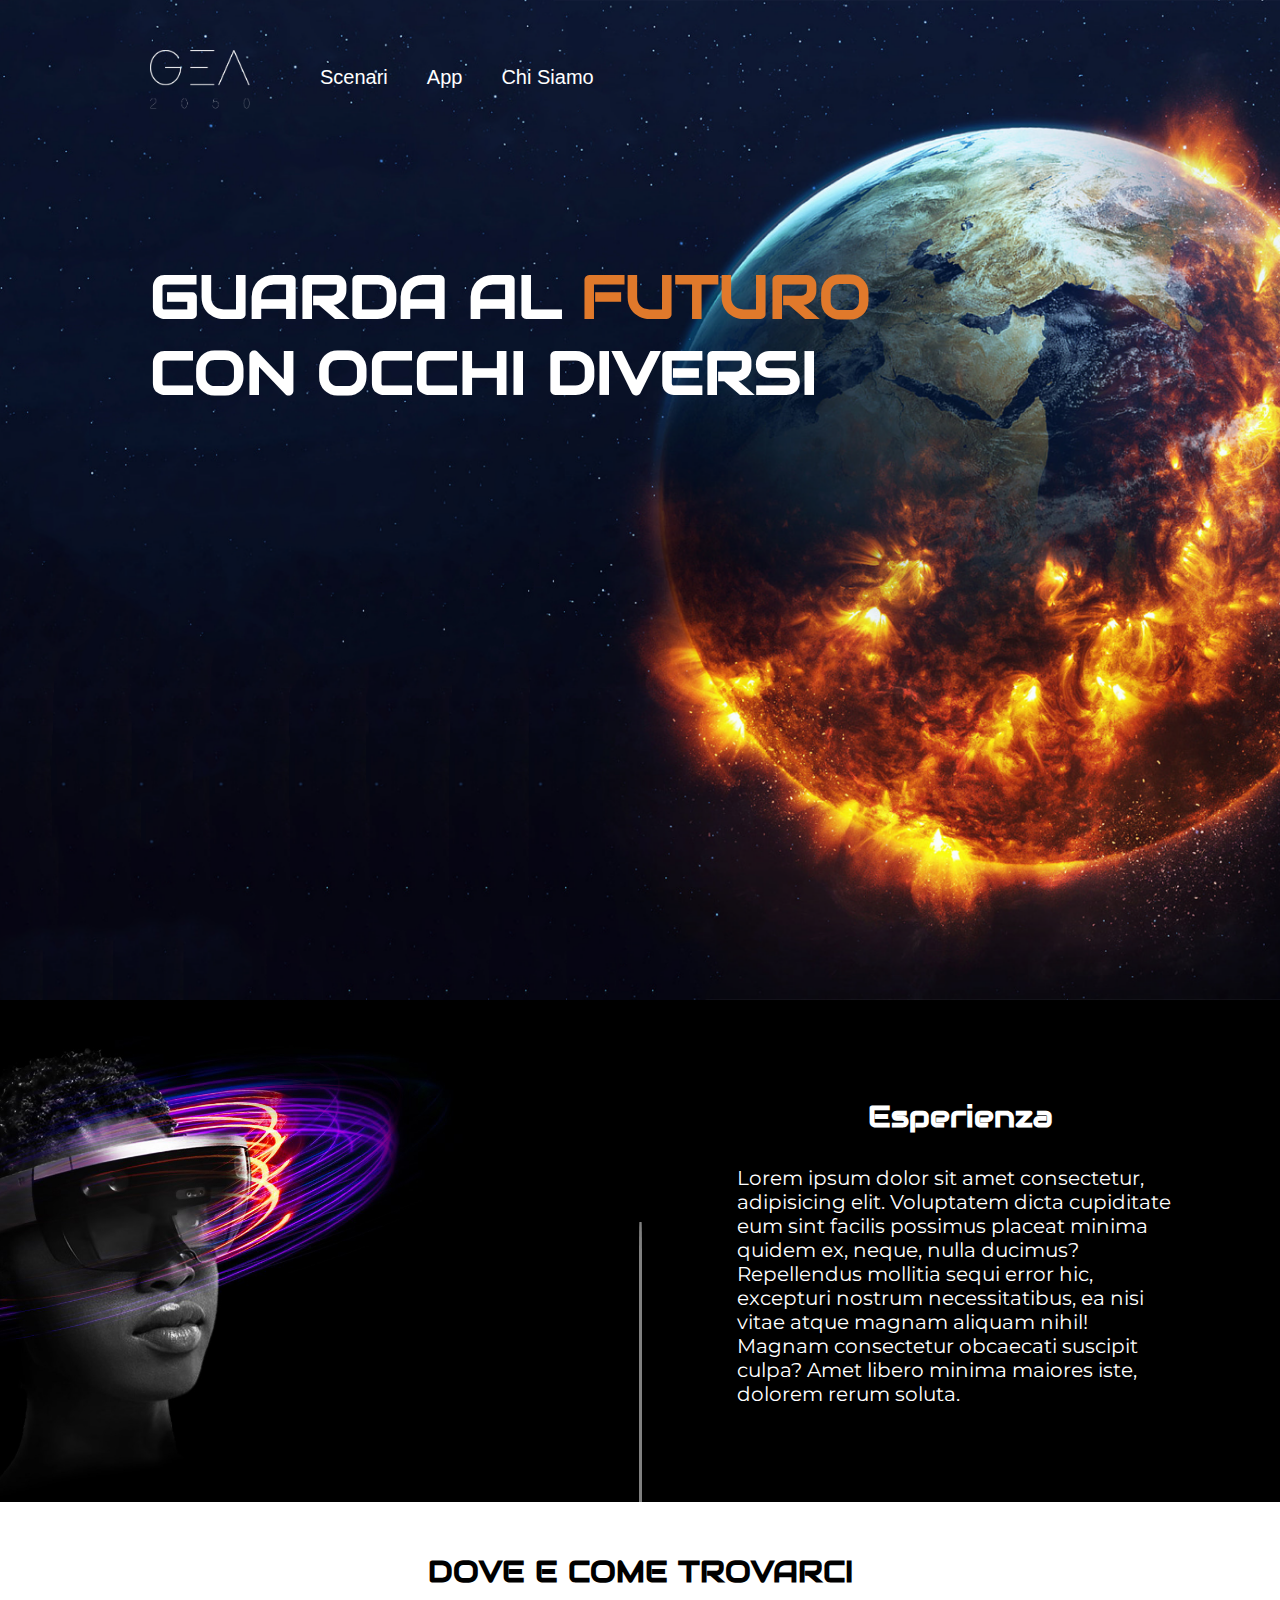
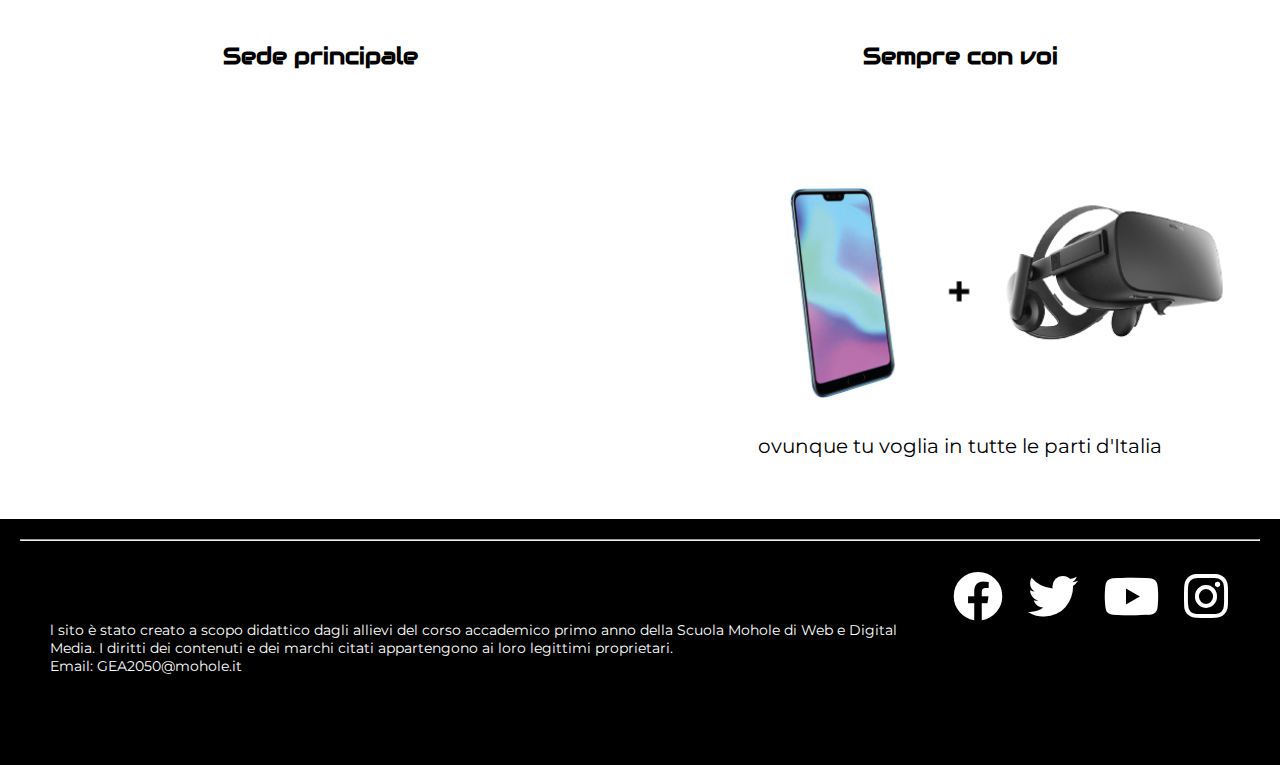
==== index.html @ bf1ea923 "Pagina Scenari sistemata" ====
<!DOCTYPE html>
<html lang="it">
<head>
    <meta charset="UTF-8">
    <meta name="viewport" content="width=device-width, initial-scale=1.0">
    <meta http-equiv="X-UA-Compatible" content="ie=edge">
    <link href="https://fonts.googleapis.com/css?family=Audiowide|Montserrat:100,300,400,600&display=swap" rel="stylesheet">
    <link rel="stylesheet" href="Fontawesome/css/all.min.css">
    <title>GEA 2050</title>
    <link rel="stylesheet" href="style.css">
</head>
<body>
    <header id="home"> 
        <div class="navbar">   
            <img>
            <a href="index.html"><img class="logo" src="img/logo.png" alt="GEA2050" width="220" height="auto"> </a>
                <nav>
                    <ul>
                        <li><a href="scenari.html">Scenari</a></li>
                        <li><a href="app.html">App</a></li>
                        <li><a href="chi_siamo.html"> Chi siamo</a></li>
                    </ul>
                </nav>
        </div> 
        <div class="testi-header">    
            <h1> GUARDA AL <span style="color:#E0792B;">FUTURO</span> <br> CON OCCHI DIVERSI</h1>
        </div>   
    </header>
    <main class="black">
        <article>
            <img src="img/prima_fascia.jpg" height=800px>
        </article>
            <div class="linea_vert"></div>
        <article>
            <h2>Esperienza</h2>
            <p>Lorem ipsum dolor sit amet consectetur, adipisicing elit. Voluptatem dicta cupiditate eum sint facilis possimus placeat minima quidem ex, neque, nulla ducimus? Repellendus mollitia sequi error hic, excepturi nostrum necessitatibus, ea nisi vitae atque magnam aliquam nihil! Magnam consectetur obcaecati suscipit culpa? Amet libero minima maiores iste, dolorem rerum soluta.</p>
        </article>
    </main>
    <!-- class ="white" -->
    <section class="white"> 
        <h2 class="title"> DOVE E COME TROVARCI</h2>
        <h3 class="subtitle">Sede principale</h3>
        <h3 class="subtitle">Sempre con voi</h3>
            <article>
                <iframe src="https://www.google.com/maps/embed?pb=!1m18!1m12!1m3!1d2797.287710149726!2d9.241597315820082!3d45.48415074013268!2m3!1f0!2f0!3f0!3m2!1i1024!2i768!4f13.1!3m3!1m2!1s0x4786c6f9bf2f806b%3A0xd91482b95a61f0c8!2sMohole!5e0!3m2!1sit!2sit!4v1574948929426!5m2!1sit!2sit" width="550" height="350" frameborder="0" style="border:0;" allowfullscreen=""></iframe>
                <br>
                <br>
            </article>
            <article>
                <img src="img/occhiali_telefono.png" width="600" height="222">
                <p>ovunque tu voglia in tutte le parti d'Italia</p>
            </article>
    </section> 
    <div class="wide">
        <hr>
        <footer>
            <div>
                <h3>Mohole</h3>
                <p>l sito è stato creato a scopo didattico dagli allievi del corso accademico primo anno della Scuola Mohole di Web e Digital Media. I diritti dei contenuti e dei marchi citati appartengono ai loro legittimi proprietari.<br>
                Email: <a href="#">GEA2050@mohole.it</a></p>
            </div>
            <div>
                <div class="menu_social">
                    <a href="#" title="facebook" target="_blank">
                        <span class="fab fa-facebook"></span>
                    </a>
                    <a href="#" title="twitter" target="_blank">
                        <span class="fab fa-twitter"></span>
                    </a>
                    <a href="#" title="youtube" target="_blank">
                            <span class="fab fa-youtube"></span>
                    </a>
                    <a href="#" title="instagram" target="_blank">
                        <span class="fab fa-instagram"></span>
                </a>
                </div>
            </div>
        </footer>           
    </div>
</body>
</html>
---- style.css ----
*{
    margin: 0px;
    padding: 0px;
}
/* grandezza delle immagini nel main adattabili a tutte le dimensioni */
main article img{
    width: 85%;
    height: auto;
    align-self: flex-start;
}

body{
    font-size: 20px;
    font-family: 'Montserrat', sans-serif;
}

h1,
h2,
h3
{
    font-family:'Audiowide', sans-serif;
}

/* sfondo*/
header{
    width: 100%;
    height: 1000px;
}

#home h1 {
    font-size: 60px;
    padding-top: 30px;
}

.white {
    font-size: 20px;
    display: flex;
    flex-wrap: wrap;
}

/* distanza dai bordi */
header img{
    padding: 50px;
}

/* menù di navigazione */
nav li{
    display: inline-block; 
    list-style: none; 
    font-size: 20px;
    text-transform: capitalize;
    margin-left: 20px;
    padding: 65px 0 0 0;
}

nav a{
    color: #fff;
    text-decoration: none;
    font-family: 'Montserrat Light', sans-serif;
}

nav a:hover{
   color:#E0792B;
}

.testi-header {
    display: flex;
    flex-direction: column;
    margin-left: 150px;
    color: #fff;
}

.logo{
    width: 100px;
    height: auto; 
}

/* div contenente logo e menù */
.navbar{
    display: flex;
    flex-direction: row;
    color: #fff;
    font-size: 72px;
    align-content: center;
}

/* seconda fascia */
main{
    display: flex;
    /* AGGIUNGERE padding: 50px 0px; CON MEDIAQUERY */
    
}

/* divide in due articoli la fascia */
article {
    width: 50%;
    height: auto;
    display: flex;
    flex-direction: column;
    justify-content: center;
    align-items: center;
}

.linea_vert {
    width: 3px;
    height: 280px;
    background-color: #fff;
    opacity: .5;
    align-self: flex-end;
    border-top-left-radius: 14%;
    border-top-right-radius: 14%;
}

.linea_oriz {
    width: 150px;
    height: 1px;
    background-color: #fff;
    margin: 25px 0px 35px 0px;
}

article h3 {
    align-self: center;
}


/* id da utilizzare per ogni fascia nera all'interno del sito */
.black{
    background-color: #000;
    color: white; 
}

article p {
    width: 70%;
    padding-top: 30px;
    font-size: 20px;
}

h2{
    font-size: 30px;
}

/* div per il titolo fuori da section */
.title {
    text-align: center;
    padding: 50px;
    width: 100%;
}

.subtitle {
    text-align: center;
    width: 50%;
}

/* sottotitoli terza fascia */
section h3{
    text-align: center;
    padding-bottom: 50px;
}

section p{
    text-align: center;
}

/* colore nero al footer */
.wide{
    background-color: #000;
    padding: 20px;
}

/* testo nel footer */
footer p{
    color: #fff;
    padding: 10px;
    font-size: 14px;
}

footer {
    display: flex;
    padding: 30px 20px 60px;
}

.menu_social {
    display: flex;
    width: 300px;
    justify-content: space-around;
    color: #fff;
}

.menu_social span {
    font-size: 50px;
}

footer h3 {
    margin-bottom: 10px;
}

footer a {
    color: #fff;
    text-decoration: none;
}

footer a:hover {
    color: #E0792B;
}


/* §§§§§§  QUI INIZIA IL CSS DELLA HOME -HOME- §§§§§§§ */
#home{
    background: url(img/home.png) no-repeat center center;
    background-size: cover;
}

#home .testi-header {
    padding-top: 50px;
}

/* §§§§§§  QUI INIZIA IL CSS -SCENARI- §§§§§§§ */


#scenari {
    background: url(img/esperienza.png) no-repeat center center;
    background-size: cover;
}

.scheda_selezionata {
    border-bottom: #fff solid 1px;
    padding-bottom: 5px;
}

#scenari header p {
    color: #fff;
    width: 50%;
}

#scenari h1{
    color:white;
    font-size: 50px; 
}

#scenari .main img{
    width: 550px;
    height: auto;
    align-self: unset;
}

#scenari article {
    height: 600px;
}

.black .linea_oriz {
    width: 150px;
    height: 1px;
    background-color: #fff;
    margin: 25px 0px 35px 0px;
    align-self: flex-end;
}

#scenari .black article p {
    text-align: right;
}

#scenari .black .contenitore-interno {
    width: 67%;
    height: auto;
    display: flex;
    flex-direction: column;
    text-align: right;
}

#scenari .white .contenitore-interno {
    width: 67%;
    height: auto;
    display: flex;
    flex-direction: column;
    text-align: left;
}

#scenari .white article p {
    text-align: left;
    padding-top: 10px;
}

#scenari .contenitore-interno p {
    width: 100%;
}

#scenari .main .white {
    background-color: white;
}

#scenari .white .linea_oriz {
    width: 150px;
    height: 1px;
    background-color: #000;
    margin: 25px 0px 35px 0px;
    align-self: flex-start;
}
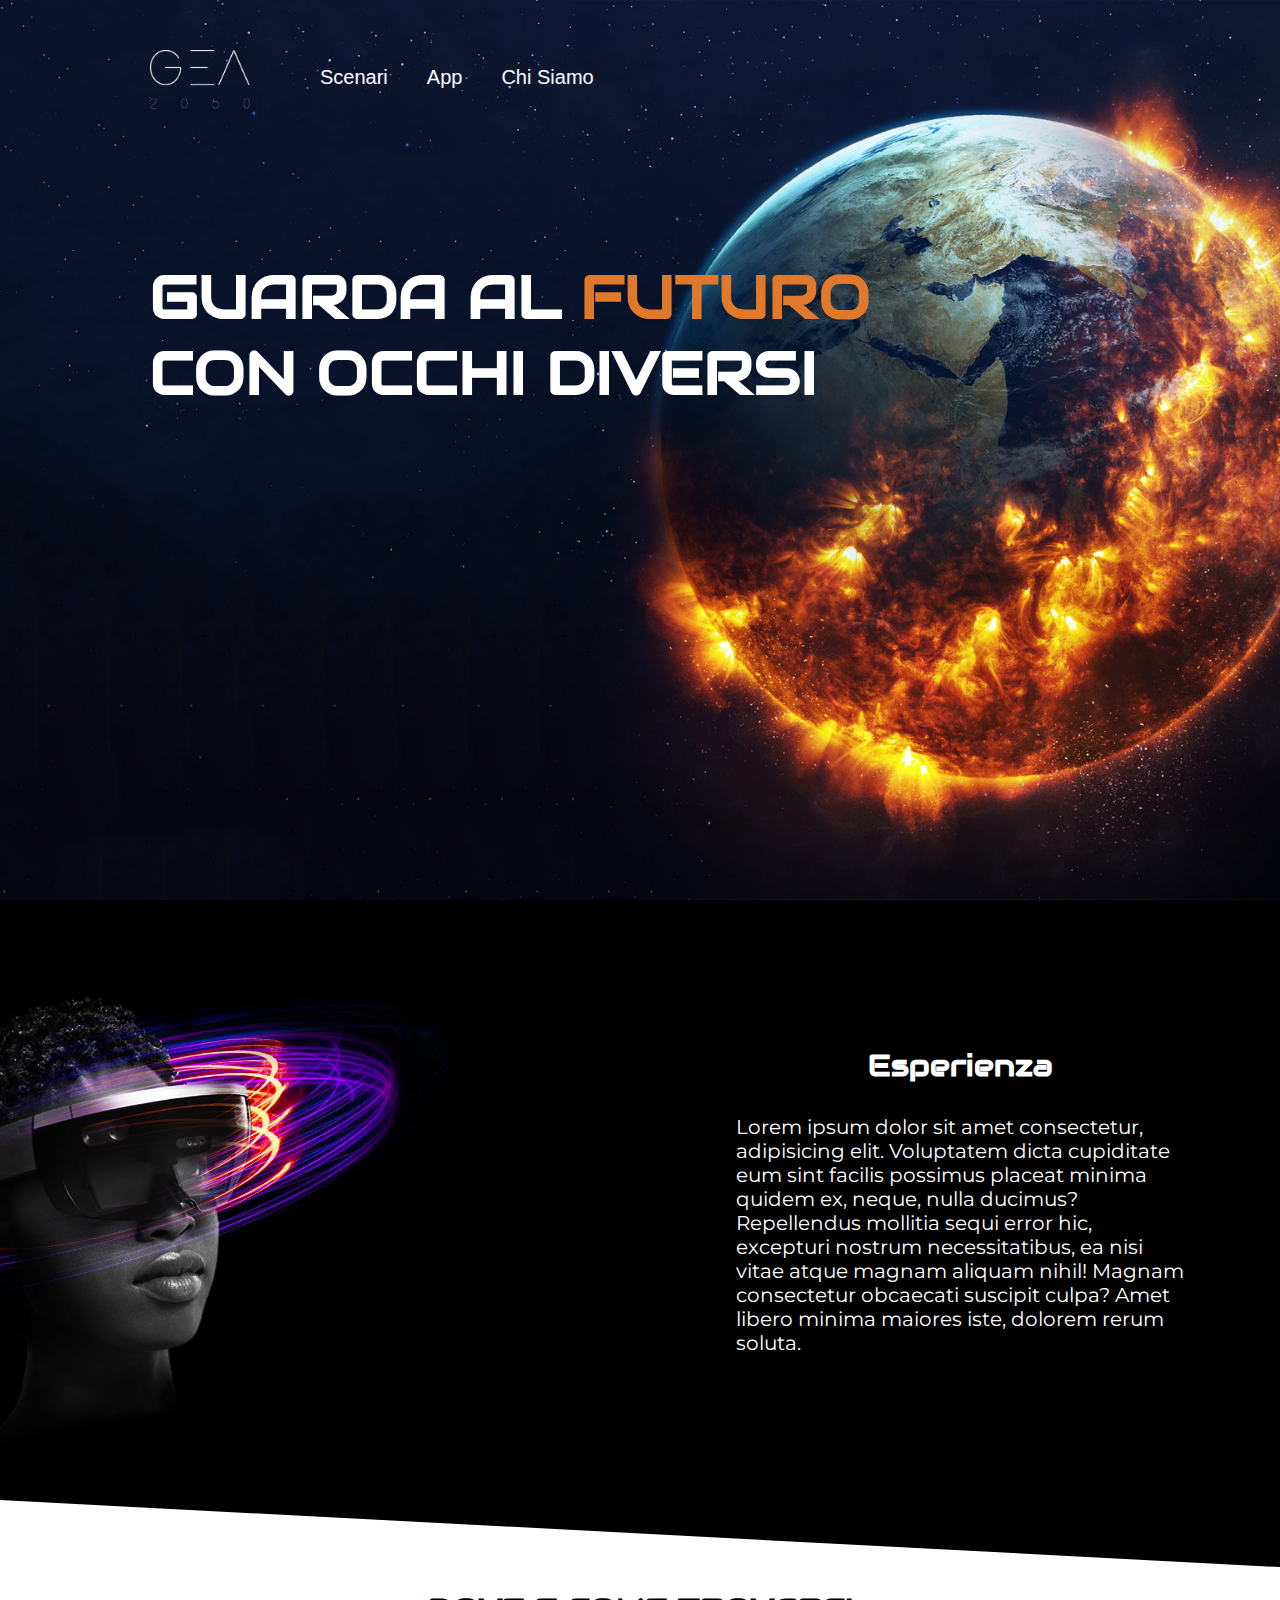
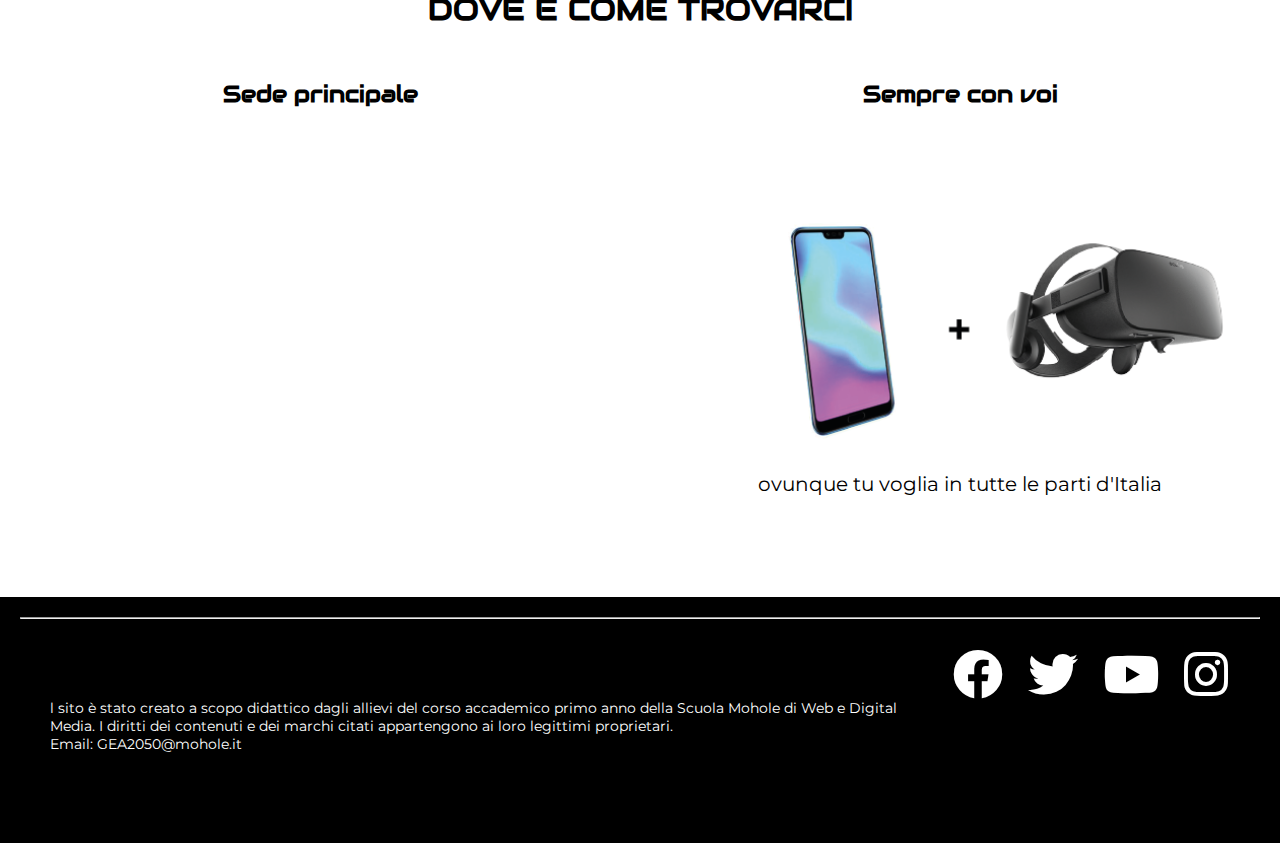
==== commit 2c1894bb: "Aggiornamenti sito 3 dicembre" ====
--- a/index.html
+++ b/index.html
@@ -30,52 +30,51 @@
         <article>
             <img src="img/prima_fascia.jpg" height=800px>
         </article>
-            <div class="linea_vert"></div>
         <article>
             <h2>Esperienza</h2>
             <p>Lorem ipsum dolor sit amet consectetur, adipisicing elit. Voluptatem dicta cupiditate eum sint facilis possimus placeat minima quidem ex, neque, nulla ducimus? Repellendus mollitia sequi error hic, excepturi nostrum necessitatibus, ea nisi vitae atque magnam aliquam nihil! Magnam consectetur obcaecati suscipit culpa? Amet libero minima maiores iste, dolorem rerum soluta.</p>
         </article>
     </main>
     <!-- class ="white" -->
-    <section class="white"> 
-        <h2 class="title"> DOVE E COME TROVARCI</h2>
-        <h3 class="subtitle">Sede principale</h3>
-        <h3 class="subtitle">Sempre con voi</h3>
-            <article>
-                <iframe src="https://www.google.com/maps/embed?pb=!1m18!1m12!1m3!1d2797.287710149726!2d9.241597315820082!3d45.48415074013268!2m3!1f0!2f0!3f0!3m2!1i1024!2i768!4f13.1!3m3!1m2!1s0x4786c6f9bf2f806b%3A0xd91482b95a61f0c8!2sMohole!5e0!3m2!1sit!2sit!4v1574948929426!5m2!1sit!2sit" width="550" height="350" frameborder="0" style="border:0;" allowfullscreen=""></iframe>
-                <br>
-                <br>
-            </article>
-            <article>
-                <img src="img/occhiali_telefono.png" width="600" height="222">
-                <p>ovunque tu voglia in tutte le parti d'Italia</p>
-            </article>
-    </section> 
-    <div class="wide">
-        <hr>
-        <footer>
-            <div>
-                <h3>Mohole</h3>
-                <p>l sito è stato creato a scopo didattico dagli allievi del corso accademico primo anno della Scuola Mohole di Web e Digital Media. I diritti dei contenuti e dei marchi citati appartengono ai loro legittimi proprietari.<br>
-                Email: <a href="#">GEA2050@mohole.it</a></p>
-            </div>
-            <div>
-                <div class="menu_social">
-                    <a href="#" title="facebook" target="_blank">
-                        <span class="fab fa-facebook"></span>
+        <section class="white"> 
+            <h2 class="title"> DOVE E COME TROVARCI</h2>
+            <h3 class="subtitle">Sede principale</h3>
+            <h3 class="subtitle">Sempre con voi</h3>
+                <article>
+                    <iframe src="https://www.google.com/maps/embed?pb=!1m18!1m12!1m3!1d2797.287710149726!2d9.241597315820082!3d45.48415074013268!2m3!1f0!2f0!3f0!3m2!1i1024!2i768!4f13.1!3m3!1m2!1s0x4786c6f9bf2f806b%3A0xd91482b95a61f0c8!2sMohole!5e0!3m2!1sit!2sit!4v1574948929426!5m2!1sit!2sit" width="550" height="350" frameborder="0" style="border:0;" allowfullscreen=""></iframe>
+                    <br>
+                    <br>
+                </article>
+                <article>
+                    <img src="img/occhiali_telefono.png" width="600" height="222">
+                    <p>ovunque tu voglia in tutte le parti d'Italia</p>
+                </article>
+        </section> 
+        <div class="wide">
+            <hr>
+            <footer>
+                <div>
+                    <h3>Mohole</h3>
+                    <p>l sito è stato creato a scopo didattico dagli allievi del corso accademico primo anno della Scuola Mohole di Web e Digital Media. I diritti dei contenuti e dei marchi citati appartengono ai loro legittimi proprietari.<br>
+                    Email: <a href="#">GEA2050@mohole.it</a></p>
+                </div>
+                <div>
+                    <div class="menu_social">
+                        <a href="#" title="facebook" target="_blank">
+                            <span class="fab fa-facebook"></span>
+                        </a>
+                        <a href="#" title="twitter" target="_blank">
+                            <span class="fab fa-twitter"></span>
+                        </a>
+                        <a href="#" title="youtube" target="_blank">
+                                <span class="fab fa-youtube"></span>
+                        </a>
+                        <a href="#" title="instagram" target="_blank">
+                            <span class="fab fa-instagram"></span>
                     </a>
-                    <a href="#" title="twitter" target="_blank">
-                        <span class="fab fa-twitter"></span>
-                    </a>
-                    <a href="#" title="youtube" target="_blank">
-                            <span class="fab fa-youtube"></span>
-                    </a>
-                    <a href="#" title="instagram" target="_blank">
-                        <span class="fab fa-instagram"></span>
-                </a>
+                    </div>
                 </div>
-            </div>
-        </footer>           
-    </div>
+            </footer>           
+        </div>
 </body>
 </html>--- a/style.css
+++ b/style.css
@@ -1,6 +1,7 @@
 *{
     margin: 0px;
     padding: 0px;
+    
 }
 /* grandezza delle immagini nel main adattabili a tutte le dimensioni */
 main article img{
@@ -24,7 +25,12 @@
 /* sfondo*/
 header{
     width: 100%;
-    height: 1000px;
+    height: 100vh;
+}
+
+.testi-header + a 
+{
+    text-decoration: none;
 }
 
 #home h1 {
@@ -36,6 +42,7 @@
     font-size: 20px;
     display: flex;
     flex-wrap: wrap;
+    padding: 40px 0px;
 }
 
 /* distanza dai bordi */
@@ -99,6 +106,7 @@
     flex-direction: column;
     justify-content: center;
     align-items: center;
+    z-index: 1;
 }
 
 .linea_vert {
@@ -124,10 +132,42 @@
 
 
 /* id da utilizzare per ogni fascia nera all'interno del sito */
-.black{
+.black {
     background-color: #000;
-    color: white; 
-}
+    color: white;
+    position: relative;
+    width: 100%;
+    height: 600px;
+}
+
+.black::after {
+    position: absolute;
+    width: 100%;
+    height: 100%;
+    content: '';
+    background: inherit;
+    top: 0;
+    right: 0;
+    bottom: 0;
+    left: 0;
+    transform-origin: top left;
+    transform: skewY(3deg);
+}
+
+.white + .black::after {
+    position: absolute;
+    width: 100%;
+    height: 100%;
+    content: '';
+    background: inherit;
+    top: 0;
+    right: 0;
+    bottom: 0;
+    left: 0;
+    transform-origin: bottom left;
+    transform: skewY(-4deg);
+}
+
 
 article p {
     width: 70%;
@@ -177,6 +217,7 @@
 footer {
     display: flex;
     padding: 30px 20px 60px;
+    background-color: black;
 }
 
 .menu_social {
@@ -217,8 +258,8 @@
 /* §§§§§§  QUI INIZIA IL CSS -SCENARI- §§§§§§§ */
 
 
-#scenari {
-    background: url(img/esperienza.png) no-repeat center center;
+#scenari header {
+    background: url(img/scenari.jpg) no-repeat center center;
     background-size: cover;
 }
 
@@ -237,7 +278,7 @@
     font-size: 50px; 
 }
 
-#scenari .main img{
+#scenari #main img{
     width: 550px;
     height: auto;
     align-self: unset;
@@ -284,7 +325,7 @@
     width: 100%;
 }
 
-#scenari .main .white {
+#scenari #main .white {
     background-color: white;
 }
 
@@ -296,7 +337,18 @@
     align-self: flex-start;
 }
 
-
-
-
-
+#scenari .fa-chevron-down {
+    color: #fff;
+    text-align: center;
+    font-size: 40px;
+    position: absolute;
+    bottom: 8%;
+    width: inherit;
+}
+
+/* Chi siamo */
+
+#chisiamo header {
+    background: url(img/contatti.jpg) no-repeat center center;
+    background-size: cover;
+}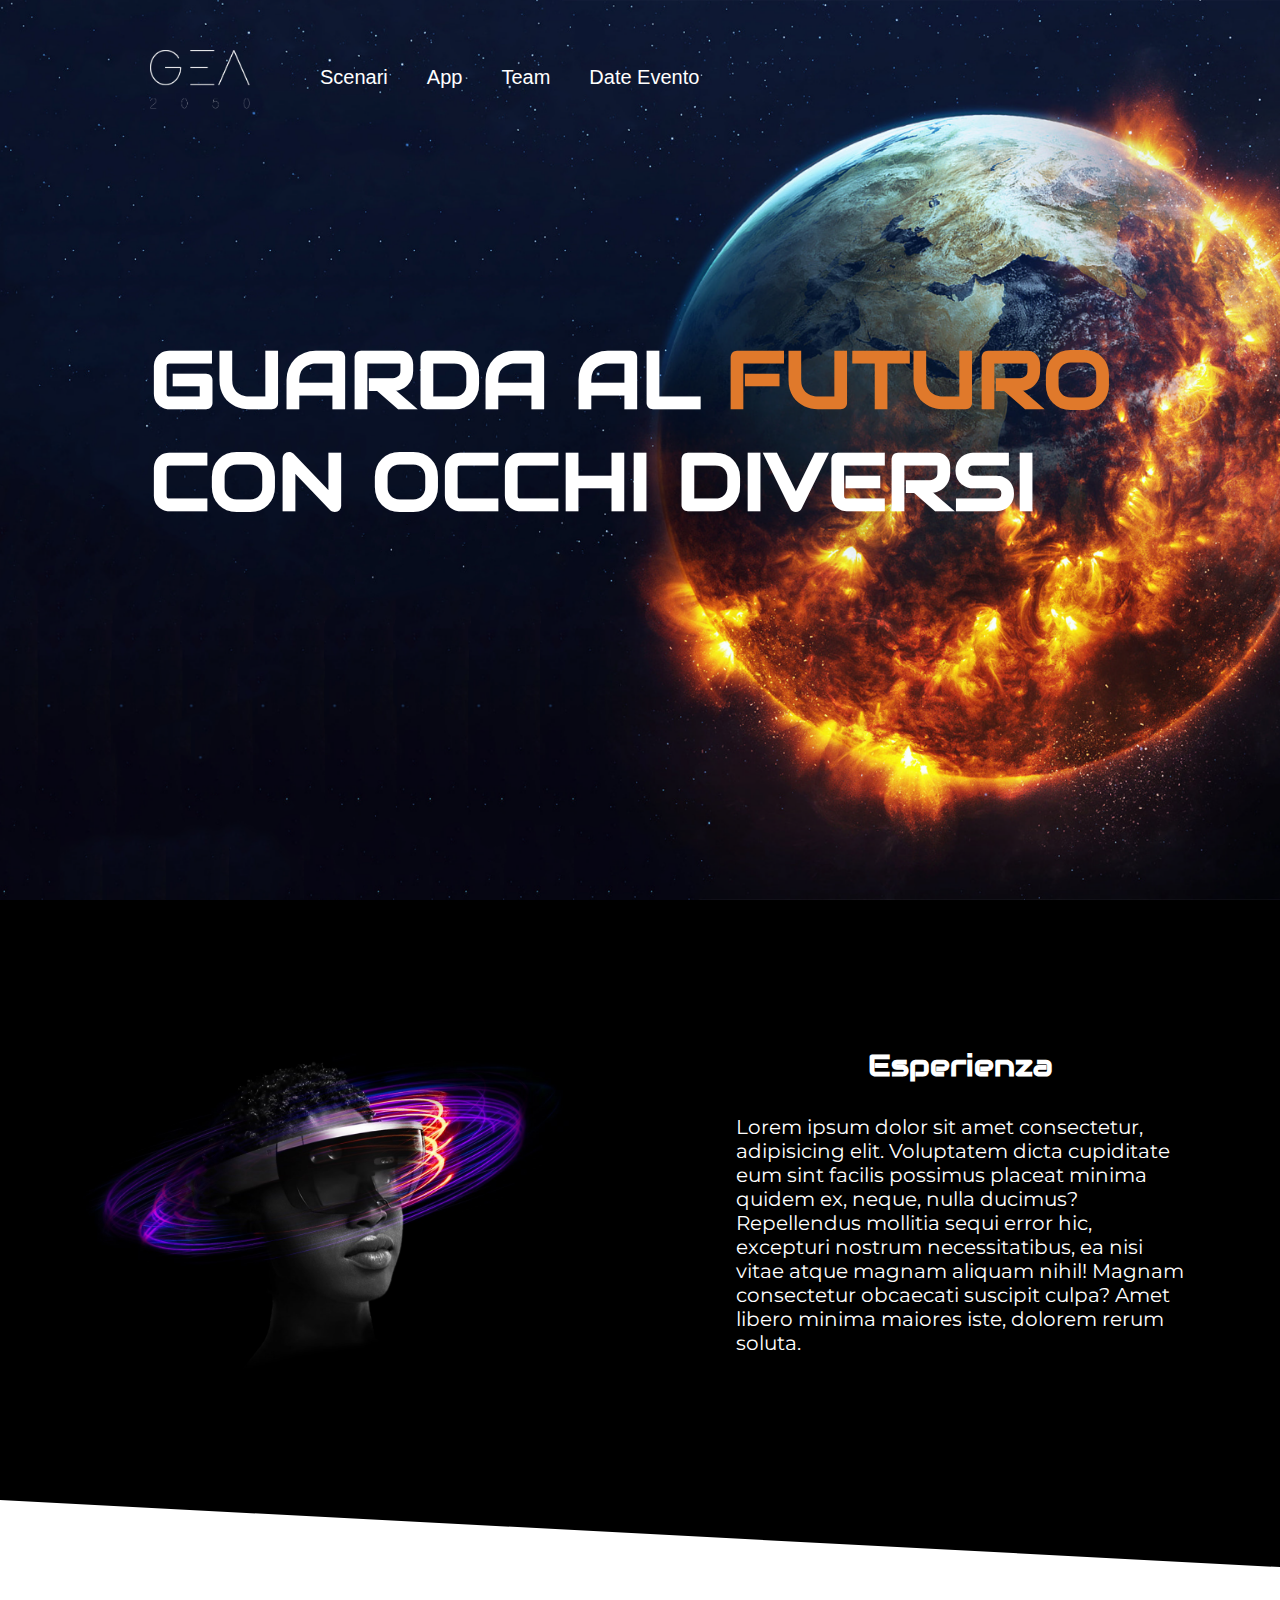
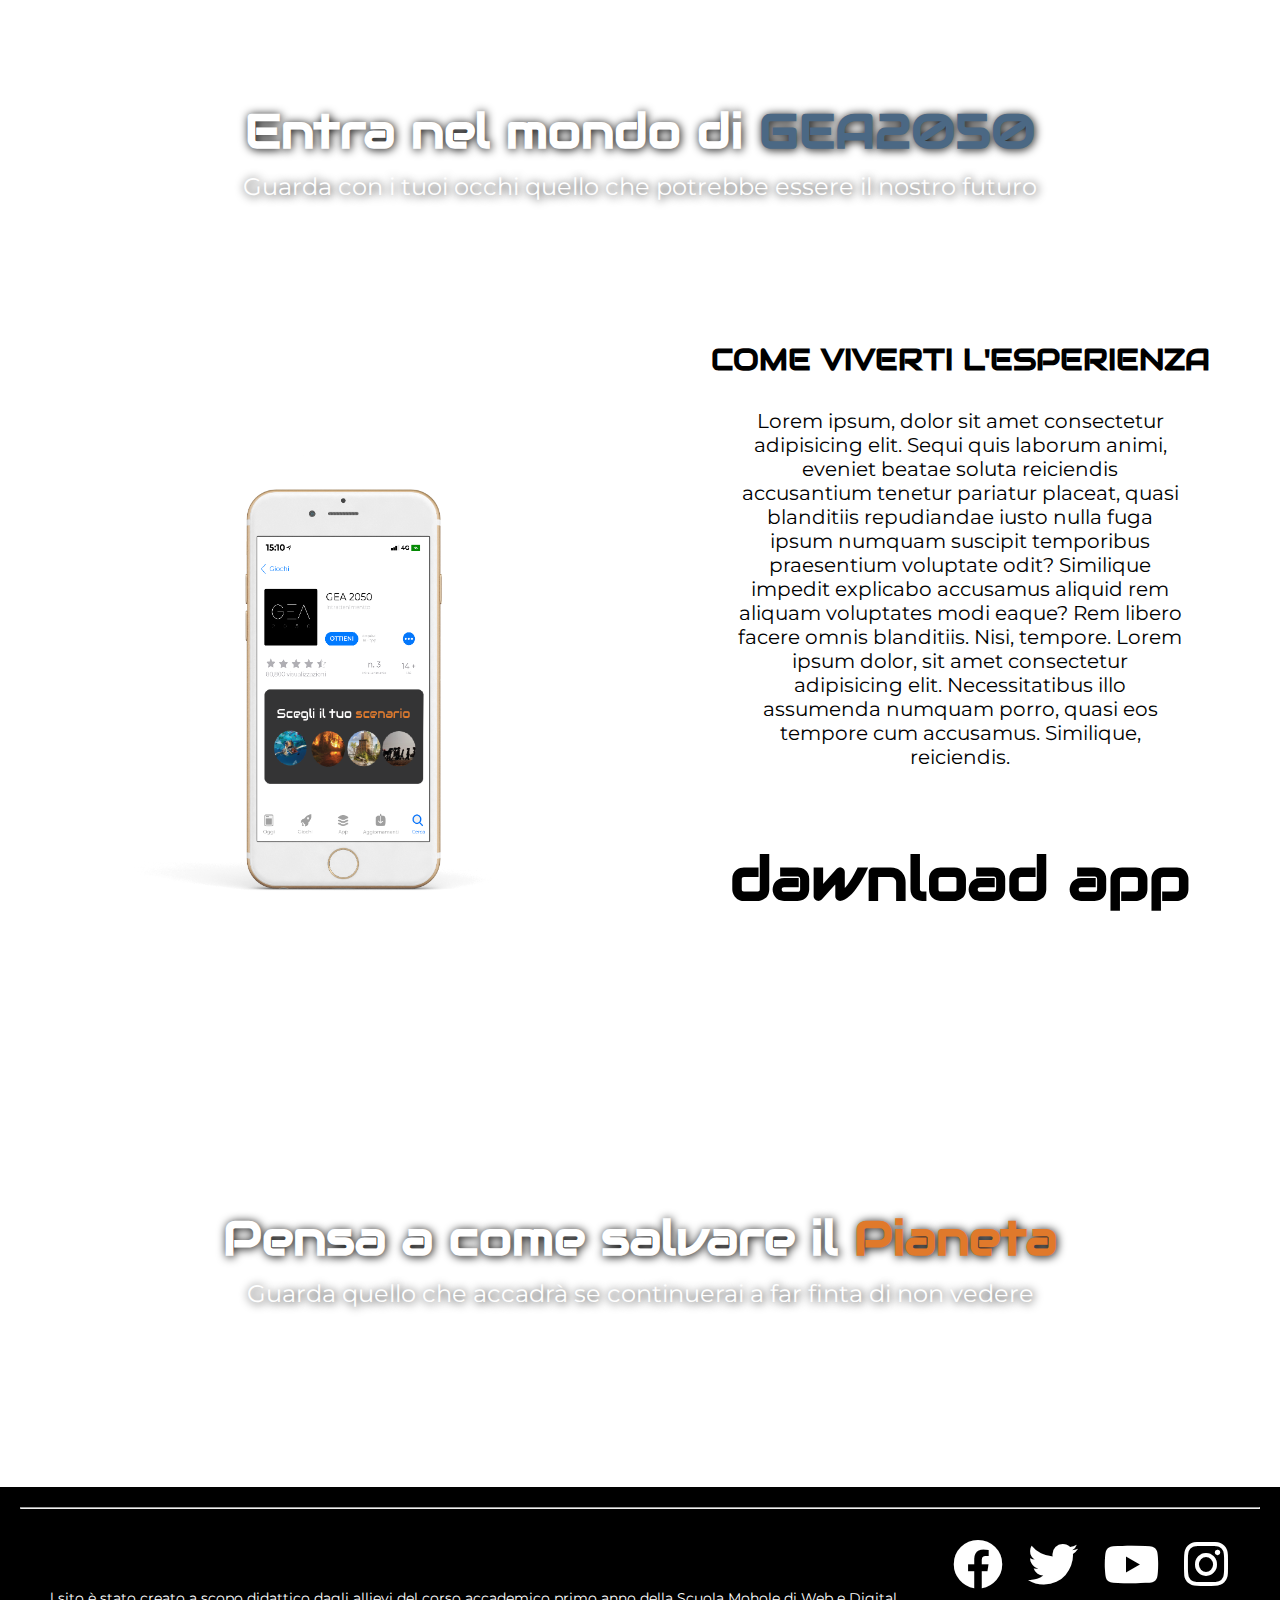
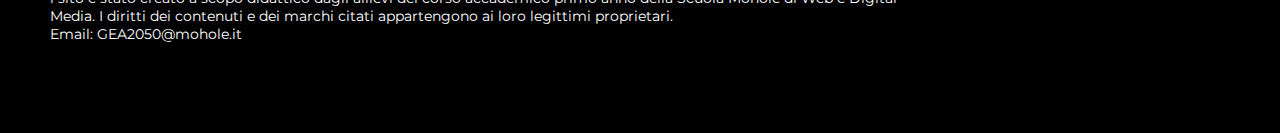
==== commit 8167abed: "Gea_2050 7/12/2019" ====
--- a/index.html
+++ b/index.html
@@ -18,7 +18,8 @@
                     <ul>
                         <li><a href="scenari.html">Scenari</a></li>
                         <li><a href="app.html">App</a></li>
-                        <li><a href="chi_siamo.html"> Chi siamo</a></li>
+                        <li><a href="team.html"> Team</a></li>
+                        <li><a href="calendario.html">Date Evento</a></li>
                     </ul>
                 </nav>
         </div> 
@@ -28,53 +29,64 @@
     </header>
     <main class="black">
         <article>
-            <img src="img/prima_fascia.jpg" height=800px>
+            <img src="img/fasciacompleta.jpg">
         </article>
         <article>
             <h2>Esperienza</h2>
             <p>Lorem ipsum dolor sit amet consectetur, adipisicing elit. Voluptatem dicta cupiditate eum sint facilis possimus placeat minima quidem ex, neque, nulla ducimus? Repellendus mollitia sequi error hic, excepturi nostrum necessitatibus, ea nisi vitae atque magnam aliquam nihil! Magnam consectetur obcaecati suscipit culpa? Amet libero minima maiores iste, dolorem rerum soluta.</p>
         </article>
     </main>
-    <!-- class ="white" -->
-        <section class="white"> 
-            <h2 class="title"> DOVE E COME TROVARCI</h2>
-            <h3 class="subtitle">Sede principale</h3>
-            <h3 class="subtitle">Sempre con voi</h3>
-                <article>
-                    <iframe src="https://www.google.com/maps/embed?pb=!1m18!1m12!1m3!1d2797.287710149726!2d9.241597315820082!3d45.48415074013268!2m3!1f0!2f0!3f0!3m2!1i1024!2i768!4f13.1!3m3!1m2!1s0x4786c6f9bf2f806b%3A0xd91482b95a61f0c8!2sMohole!5e0!3m2!1sit!2sit!4v1574948929426!5m2!1sit!2sit" width="550" height="350" frameborder="0" style="border:0;" allowfullscreen=""></iframe>
-                    <br>
-                    <br>
-                </article>
-                <article>
-                    <img src="img/occhiali_telefono.png" width="600" height="222">
-                    <p>ovunque tu voglia in tutte le parti d'Italia</p>
-                </article>
-        </section> 
-        <div class="wide">
-            <hr>
-            <footer>
-                <div>
-                    <h3>Mohole</h3>
-                    <p>l sito è stato creato a scopo didattico dagli allievi del corso accademico primo anno della Scuola Mohole di Web e Digital Media. I diritti dei contenuti e dei marchi citati appartengono ai loro legittimi proprietari.<br>
-                    Email: <a href="#">GEA2050@mohole.it</a></p>
+    <div id="banner" class="banner1">  
+        <h2>Entra nel mondo di <span style="color: #4b6884">GEA2050</span></h2>
+        <p>Guarda con i tuoi occhi quello che potrebbe essere il nostro futuro</p>
+        <a href="scenari.html"></a>
+    </div>
+    <section class="white"> 
+        <article>
+            <img src="img/cell.png" width="80%" height="auto">
+        </article>
+        <article>
+            <h2>COME VIVERTI L'ESPERIENZA</h2>
+            <p>Lorem ipsum, dolor sit amet consectetur adipisicing elit. Sequi quis laborum animi, eveniet beatae soluta reiciendis accusantium tenetur pariatur placeat, quasi blanditiis repudiandae iusto nulla fuga ipsum numquam suscipit temporibus praesentium voluptate odit? Similique impedit explicabo accusamus aliquid rem aliquam voluptates modi eaque? Rem libero facere omnis blanditiis. Nisi, tempore. Lorem ipsum dolor, sit amet consectetur adipisicing elit. Necessitatibus illo assumenda numquam porro, quasi eos tempore cum accusamus. Similique, reiciendis. </p>
+            <br>
+            <br>
+            <br>
+            <h3 class="download"><a href="app-html">dawnload app</a></h3>
+        </article>
+    </section>
+    <div id="banner" class="banner2">  
+        <h2>Pensa a come salvare il <span style="color: #E0792B">Pianeta</span></h2>
+        <p>Guarda quello che accadrà se continuerai a far finta di non vedere </p>
+        <a href="scenari.html"></a>
+    </div>
+    <div class="white">
+
+    </div>
+    <div class="wide">
+        <hr>
+        <footer>
+            <div>
+                <h3>Mohole</h3>
+                <p>l sito è stato creato a scopo didattico dagli allievi del corso accademico primo anno della Scuola Mohole di Web e Digital Media. I diritti dei contenuti e dei marchi citati appartengono ai loro legittimi proprietari.<br>
+                Email: <a href="#">GEA2050@mohole.it</a></p>
+            </div>
+            <div>
+                <div class="menu_social">
+                    <a href="#" title="facebook" target="_blank">
+                        <span class="fab fa-facebook"></span>
+                    </a>
+                    <a href="#" title="twitter" target="_blank">
+                        <span class="fab fa-twitter"></span>
+                    </a>
+                    <a href="#" title="youtube" target="_blank">
+                            <span class="fab fa-youtube"></span>
+                    </a>
+                    <a href="#" title="instagram" target="_blank">
+                        <span class="fab fa-instagram"></span>
+                    </a>
                 </div>
-                <div>
-                    <div class="menu_social">
-                        <a href="#" title="facebook" target="_blank">
-                            <span class="fab fa-facebook"></span>
-                        </a>
-                        <a href="#" title="twitter" target="_blank">
-                            <span class="fab fa-twitter"></span>
-                        </a>
-                        <a href="#" title="youtube" target="_blank">
-                                <span class="fab fa-youtube"></span>
-                        </a>
-                        <a href="#" title="instagram" target="_blank">
-                            <span class="fab fa-instagram"></span>
-                    </a>
-                    </div>
-                </div>
-            </footer>           
-        </div>
+            </div>
+        </footer>           
+    </div>
 </body>
 </html>--- a/style.css
+++ b/style.css
@@ -1,28 +1,28 @@
 *{
     margin: 0px;
     padding: 0px;
-    
-}
-/* grandezza delle immagini nel main adattabili a tutte le dimensioni */
+}
+a{
+    text-decoration: none;
+}
+html{
+    scroll-behavior: smooth;
+}
 main article img{
-    width: 85%;
+    width: 95%;
     height: auto;
-    align-self: flex-start;
-}
-
+    overflow: hidden;
+}
 body{
     font-size: 20px;
     font-family: 'Montserrat', sans-serif;
 }
-
 h1,
 h2,
 h3
 {
     font-family:'Audiowide', sans-serif;
 }
-
-/* sfondo*/
 header{
     width: 100%;
     height: 100vh;
@@ -34,8 +34,8 @@
 }
 
 #home h1 {
-    font-size: 60px;
-    padding-top: 30px;
+    font-size: 5rem;
+    padding-top: 150px;
 }
 
 .white {
@@ -48,6 +48,9 @@
 /* distanza dai bordi */
 header img{
     padding: 50px;
+}
+.download :hover{
+    color: #E0792B;
 }
 
 /* menù di navigazione */
@@ -97,6 +100,11 @@
     /* AGGIUNGERE padding: 50px 0px; CON MEDIAQUERY */
     
 }
+.bottone{
+    background-color: #d1d1d1;
+    width: 20%;
+    height: auto;
+}
 
 /* divide in due articoli la fascia */
 article {
@@ -129,7 +137,6 @@
 article h3 {
     align-self: center;
 }
-
 
 /* id da utilizzare per ogni fascia nera all'interno del sito */
 .black {
@@ -153,6 +160,17 @@
     transform-origin: top left;
     transform: skewY(3deg);
 }
+.nero{
+    background-color: #000;
+    color: white;
+    position: relative;
+    width: 100%;
+    height: 600px;
+    font-size: 20px;
+    display: flex;
+    flex-wrap: wrap;
+    padding: 40px 0px;
+}
 
 .white + .black::after {
     position: absolute;
@@ -165,9 +183,22 @@
     bottom: 0;
     left: 0;
     transform-origin: bottom left;
-    transform: skewY(-4deg);
-}
-
+    transform: skewY(-3deg);
+}
+
+.white + .black::before {
+    position: absolute;
+    width: 100%;
+    height: 100%;
+    content: '';
+    background: inherit;
+    top: 0;
+    right: 0;
+    bottom: 0;
+    left: 0;
+    transform-origin: top left;
+    transform: skewY(3deg);
+}
 
 article p {
     width: 70%;
@@ -178,6 +209,9 @@
 h2{
     font-size: 30px;
 }
+article a{
+    color: #000;  
+}
 
 /* div per il titolo fuori da section */
 .title {
@@ -233,6 +267,7 @@
 
 footer h3 {
     margin-bottom: 10px;
+    padding-left: 12px;
 }
 
 footer a {
@@ -243,17 +278,102 @@
 footer a:hover {
     color: #E0792B;
 }
-
 
 /* §§§§§§  QUI INIZIA IL CSS DELLA HOME -HOME- §§§§§§§ */
 #home{
     background: url(img/home.png) no-repeat center center;
     background-size: cover;
 }
-
+n
 #home .testi-header {
     padding-top: 50px;
 }
+#banner{
+    min-height: 400px;
+    color: black;
+    background-position: bottom;
+    background-size: cover;
+    background-attachment: fixed;
+    display: flex;
+    justify-content: center;
+    font-size: 40px;
+    align-items: center;
+    text-align: center;
+    color: white;
+    padding: 0 10px;
+    text-shadow: 1px 1px 10px black;
+    display: block;
+}
+.banner1{
+    background-image: url(img/banner_home.jpg);
+}
+.banner2{
+    background-image: url(img/banner_home2.jpg);
+}
+#banner h2{
+    padding-top: 200px;
+    font-size: 3rem;
+}
+#banner p{
+    font-size: 1.5rem;
+    padding-top: 10PX;
+}
+@media(max-width:900px){
+    header img{
+        padding:50px 0px 0px 25px;
+    }
+    .testi-header{
+        margin-left: 25px;
+        padding-top: 60px;
+    }
+    #home h1{
+        font-size: 2.5rem;
+        padding-left:25px;
+    }
+    main{
+        padding-top:40px;
+        flex-direction: column-reverse;
+        justify-content: center;
+        align-items: center;
+    }
+
+    .black{
+        height: auto;
+    }
+    .white{
+        flex-direction: column;
+    }
+    footer{
+        flex-direction: column-reverse;
+
+    }
+    .menu_social{
+        width: 100%;
+    }
+    .subtitle{
+        text-align: center;
+        width: 100%;
+    }
+    .h3dekstop{
+        display: none;
+    }
+    #scenari h1{
+        font-size: 2.5rem;
+    }
+
+  }
+@media(min-width:900px){
+    .h3mobile{
+        display: none;
+    }
+}
+@media(max-width:550px){
+    #home h1{
+        font-size: 2rem;
+    }
+}
+
+
 
 /* §§§§§§  QUI INIZIA IL CSS -SCENARI- §§§§§§§ */
 
@@ -337,7 +457,7 @@
     align-self: flex-start;
 }
 
-#scenari .fa-chevron-down {
+.fa-chevron-down {
     color: #fff;
     text-align: center;
     font-size: 40px;
@@ -346,9 +466,253 @@
     width: inherit;
 }
 
+
+/* §§§§§§  QUI INIZIA IL CSS -APP- §§§§§§§ */
+#app{
+    background: url(img/app.jpg) no-repeat center center;
+    background-size: cover;
+}
+
+#app h1{
+    color:white;
+    font-size: 50px; 
+}
+
+#app .testi-header{
+    flex-direction: row ;
+}
+
+
+#aggio .img6 {
+    padding: 0px 0px 25px 50px;
+}
+
+#aggio  .img5{
+    padding-left: 150px;
+}
+#aggio .img15{
+
+    padding: 70px 0px 350px 350px;
+    
+}
+
+
+.paragrafo{
+    padding-top: 5%;
+    padding-bottom: 5%;
+}
+
+.download{
+    font-size: 60px;
+}
+.downloadimg{
+    flex-direction: row-reverse;
+    /* justify-content: space-between; */
+    padding-right:10px;
+
+}
+
+
+.content {
+    -ms-box-orient: horizontal;
+    display: -webkit-box;
+    display: -moz-box;
+    display: -ms-flexbox;
+    display: -moz-flex;
+    display: -webkit-flex;
+    display: flex;
+    font-size: 30px;
+      
+    -webkit-justify-content: space-around;
+    justify-content: space-around;
+    -webkit-flex-flow: row wrap;
+    flex-flow: row wrap;
+    -webkit-align-items: stretch;
+    align-items: stretch;
+  }
+  
+  .now {
+    flex-grow: 3;
+    padding-left: 33px;
+  
+  }
+  
+
+  @media(max-width:1000px){
+    .content{
+      flex-direction: column;
+      
+    }
+    .store{
+        padding-left: 65px;
+    }
+     article{
+        width:100%;
+        flex-direction: column-reverse;
+    } 
+  }
+.colonna{
+    display: flex;
+    flex-direction: column;
+}
+
+.now {
+    z-index: 2;
+}
+ .store {
+     flex-grow: 2;
+     z-index: 2;
+     display: flex;
+     flex-direction: row;
+     justify-content: space-evenly;
+ }
+
+ #aggio .black {
+     height: auto;
+ }
+
+ .hrbyaggio {
+     z-index: 2;
+ }
+
+ #aggio .white + .black::before {
+    position: absolute;
+    width: 100%;
+    height: 100%;
+    content: '';
+    background: inherit;
+    top: 0;
+    right: 0;
+    bottom: 0;
+    left: 0;
+    transform: none;
+    transform-origin: none;
+}
+
+#aggio .store img{
+    padding: 10px 50px;
+}
+
+@media(max-width:1000px){
+    .content{
+      flex-direction: column;
+      
+    }
+    .store{
+        padding-left: 65px;
+    }
+     article{
+        width:100%;
+        flex-direction: column;
+    } 
+    
+  }
+  #calendario header {
+    background: url(img/calendario.jpg) no-repeat center center;
+    background-size: cover;
+}
+#calendario header h1 {
+    font-size: 50px;
+    padding-top: 70px;
+}
+#calendario header p {
+    color: #fff;
+    width: 50%;
+}
+article .calendario{
+    width: 33.33%;
+    height: auto;
+    display: flex;
+    flex-direction: column;
+    justify-content: center;
+    align-items: center;
+    text-align: center;
+}
+.calendario img{
+    padding-top: 30px;
+    width: 70%;
+    height: auto;
+    justify-content: center;
+    align-items: center;
+    align-self: auto;
+}
+.calendario h3{
+   padding-top: 30px;
+}
+.calendario p{
+    padding-bottom: 50px;
+}
 /* Chi siamo */
 
 #chisiamo header {
     background: url(img/contatti.jpg) no-repeat center center;
     background-size: cover;
-}+}
+#chisiamo header p {
+    color: #fff;
+    width: 50%;
+}
+.team{
+    overflow: hidden;
+    text-align: center;
+    background-color: black;
+    padding: 60px;
+}
+#chisiamo .team h2{
+    margin-bottom: 60px;
+    color:white;
+    font-size:40px;
+}
+#chisiamo .row{
+    display: flex;
+}
+#chisiamo .column {
+    justify-content: center;
+    text-align: center;
+}
+#chisiamo .column > a{
+    color: white;
+    font-size: 32px;
+    padding: 10px;
+    /* border-radius: 50%; */
+}
+#chisiamo .column>a:hover{
+    background: #E0792B;
+}
+#chisiamo .bordo{
+    display:block;
+    margin:auto;
+    width: 260px;
+    height: 3px;
+    background: #fff;
+    margin-bottom: 40px;
+    margin-top: -40px;
+}
+#chisiamo .bordodescrizione{
+    display:block;
+    margin:auto;
+    width: 260px;
+    height: 3px;
+    background: #fff;
+    margin-bottom: 10px;
+    margin-top: 20px;
+}
+
+#chisiamo .persona img{
+    width: 16%;
+    filter: grayscale(100%);
+    transition: 0.7s all;
+}
+#chisiamo .persona > img:hover{
+    filter: none;
+}
+#chisiamo h3{
+    color: white;
+    margin-bottom: 25px;
+}
+#chisiamo .column>p{
+    /* Non riesco a spostare il p se non mettendogli un margin a sinistra.. DA VEDERE(?) */
+    margin: 10px 0 0 160px;
+    justify-content: center;
+}
+
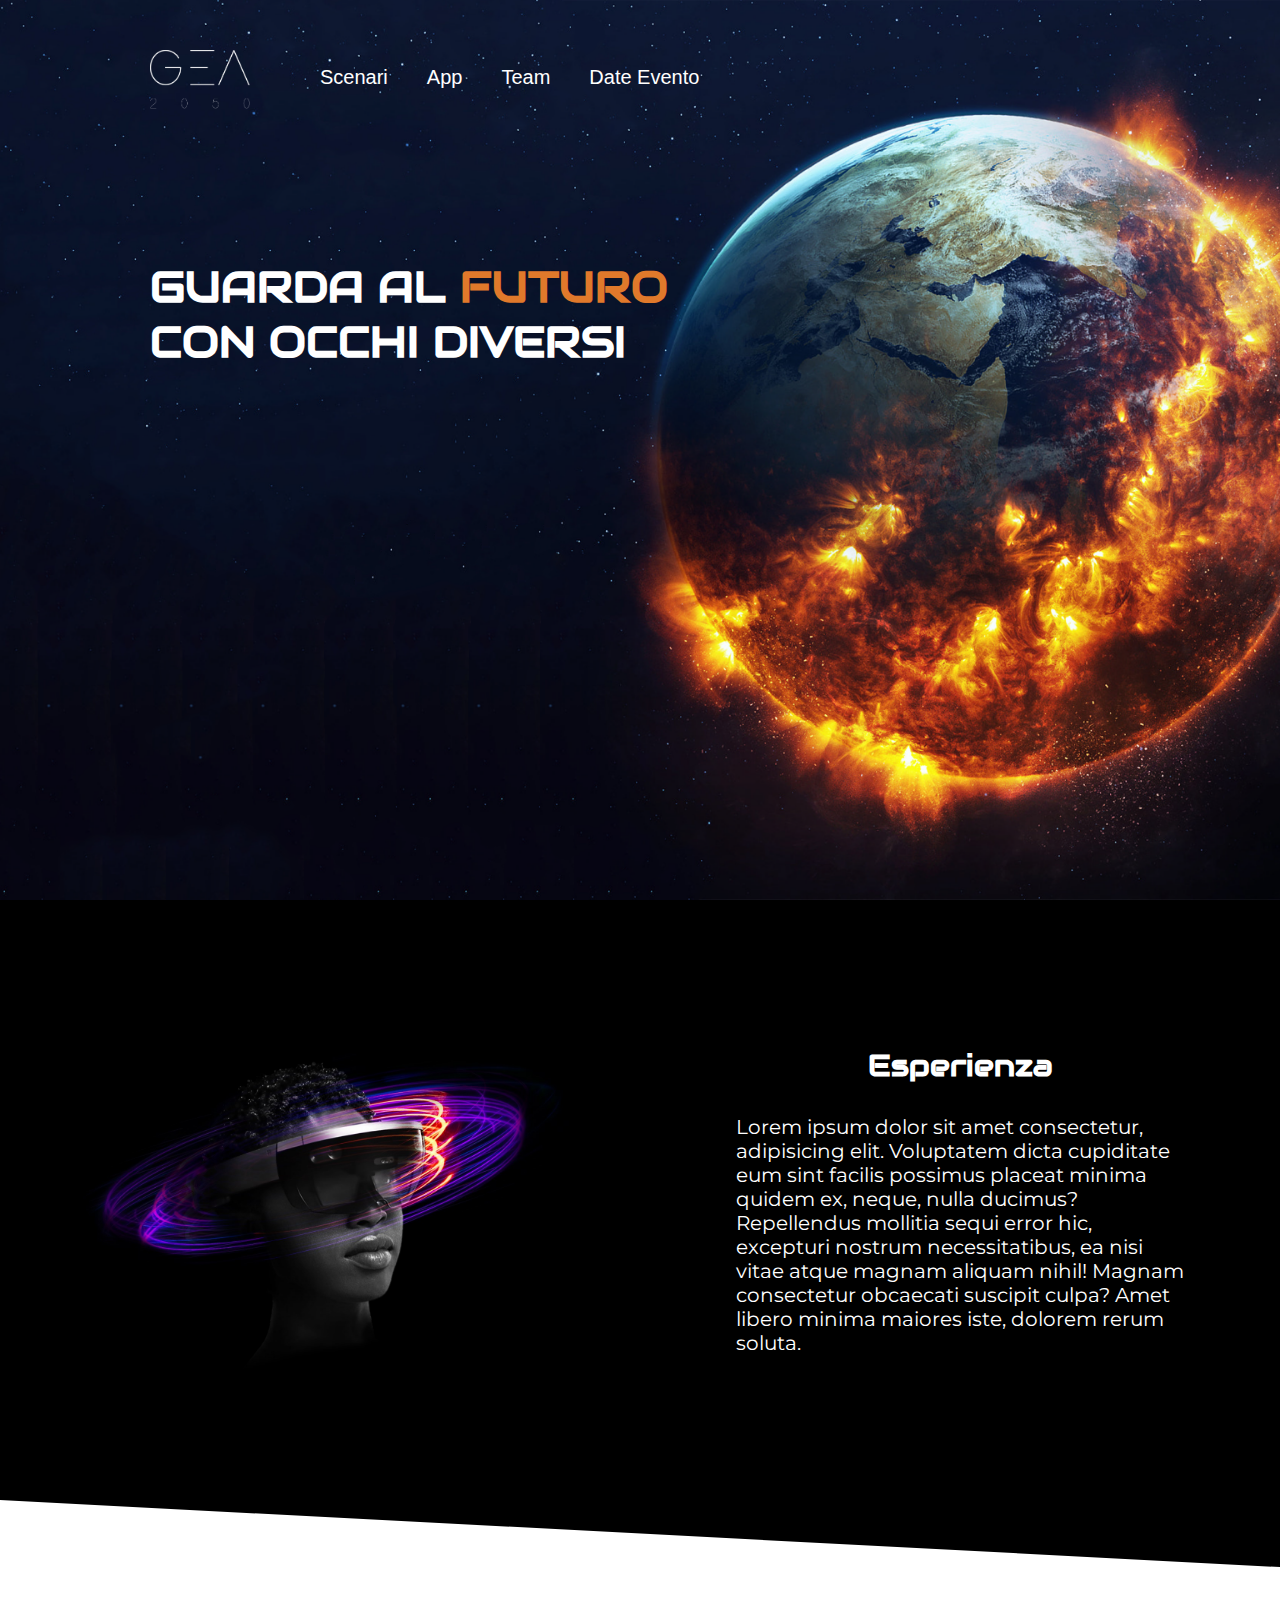
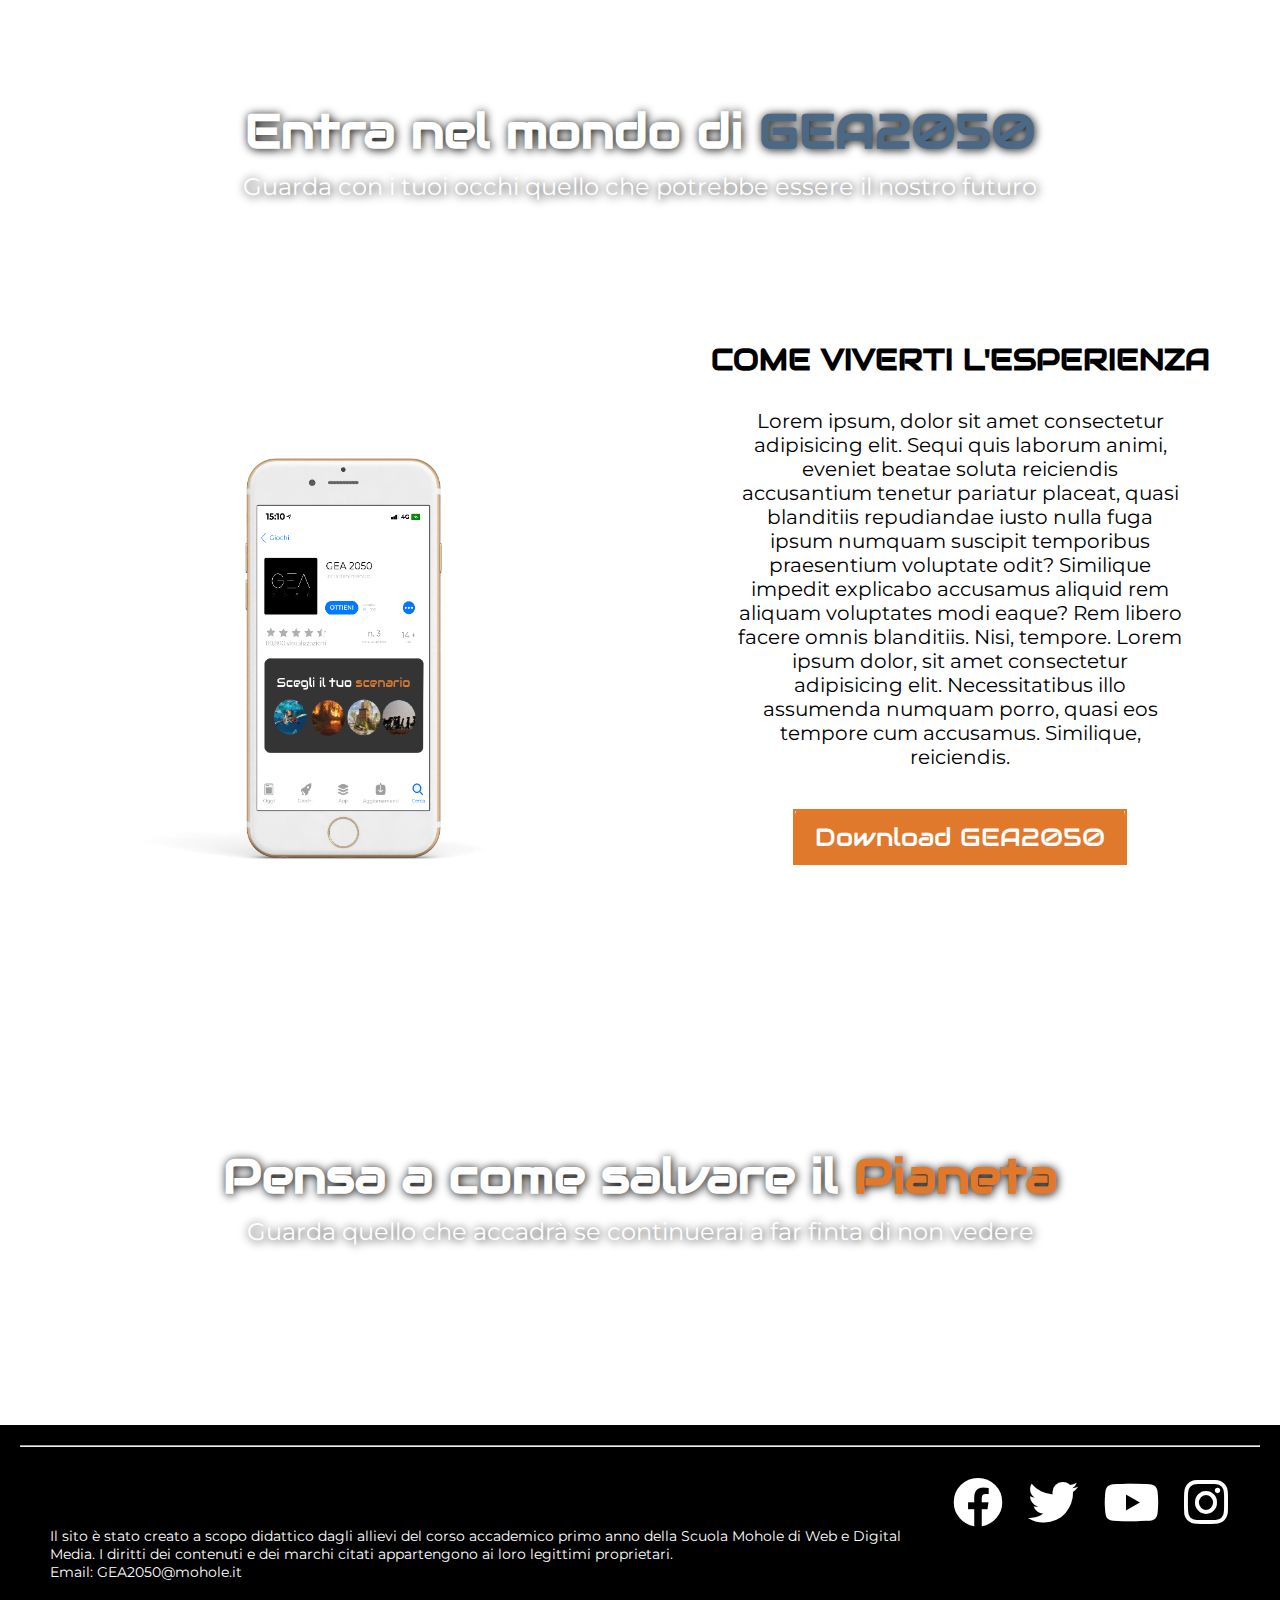
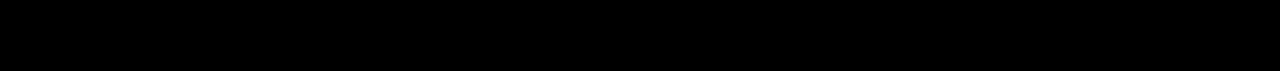
==== commit 8038248a: "9/12/2019" ====
--- a/index.html
+++ b/index.html
@@ -25,7 +25,7 @@
         </div> 
         <div class="testi-header">    
             <h1> GUARDA AL <span style="color:#E0792B;">FUTURO</span> <br> CON OCCHI DIVERSI</h1>
-        </div>   
+         </div>   
     </header>
     <main class="black">
         <article>
@@ -48,10 +48,10 @@
         <article>
             <h2>COME VIVERTI L'ESPERIENZA</h2>
             <p>Lorem ipsum, dolor sit amet consectetur adipisicing elit. Sequi quis laborum animi, eveniet beatae soluta reiciendis accusantium tenetur pariatur placeat, quasi blanditiis repudiandae iusto nulla fuga ipsum numquam suscipit temporibus praesentium voluptate odit? Similique impedit explicabo accusamus aliquid rem aliquam voluptates modi eaque? Rem libero facere omnis blanditiis. Nisi, tempore. Lorem ipsum dolor, sit amet consectetur adipisicing elit. Necessitatibus illo assumenda numquam porro, quasi eos tempore cum accusamus. Similique, reiciendis. </p>
-            <br>
-            <br>
-            <br>
-            <h3 class="download"><a href="app-html">dawnload app</a></h3>
+            
+            <div class="div-bottone"><a href="app.html">
+                <button class="bottone">Download GEA2050</button></a>
+            </div>
         </article>
     </section>
     <div id="banner" class="banner2">  
@@ -67,7 +67,7 @@
         <footer>
             <div>
                 <h3>Mohole</h3>
-                <p>l sito è stato creato a scopo didattico dagli allievi del corso accademico primo anno della Scuola Mohole di Web e Digital Media. I diritti dei contenuti e dei marchi citati appartengono ai loro legittimi proprietari.<br>
+                <p>Il sito è stato creato a scopo didattico dagli allievi del corso accademico primo anno della Scuola Mohole di Web e Digital Media. I diritti dei contenuti e dei marchi citati appartengono ai loro legittimi proprietari.<br>
                 Email: <a href="#">GEA2050@mohole.it</a></p>
             </div>
             <div>
--- a/style.css
+++ b/style.css
@@ -2,6 +2,7 @@
     margin: 0px;
     padding: 0px;
 }
+
 a{
     text-decoration: none;
 }
@@ -34,8 +35,8 @@
 }
 
 #home h1 {
-    font-size: 5rem;
-    padding-top: 150px;
+    font-size: 2.7rem;
+    padding-top: 80px;
 }
 
 .white {
@@ -85,9 +86,15 @@
     height: auto; 
 }
 
+.div-bottone {
+    text-align: center;
+    padding: 40px 0;
+}
+
 /* div contenente logo e menù */
 .navbar{
     display: flex;
+    flex-wrap: wrap;
     flex-direction: row;
     color: #fff;
     font-size: 72px;
@@ -100,10 +107,44 @@
     /* AGGIUNGERE padding: 50px 0px; CON MEDIAQUERY */
     
 }
+
 .bottone{
-    background-color: #d1d1d1;
-    width: 20%;
-    height: auto;
+    font-family:'Audiowide', sans-serif;
+    border: 2.5px solid #E0792B;
+    color: #fff;
+    background: none;
+    padding: 10px 20px;
+    font-size: 25px;
+    transition: 0.8s;
+    position: relative;
+    overflow: hidden;
+    cursor: pointer;
+}
+
+/* .bottone a{
+    color: #fff;
+} */
+
+.bottone:hover {
+    color: #E0792B;
+}
+
+.bottone:hover::before {
+    height: 0%;
+}
+
+.bottone::before {
+    position: absolute;
+    color: #E0792B;
+    content: "";
+    left: 0;
+    bottom: 0;
+    width: 100%;
+    height: 180%;
+    background: #E0792B;
+    z-index: -1;
+    transition: 0.8s;
+    border-radius: 50% 50% 0 0;
 }
 
 /* divide in due articoli la fascia */
@@ -235,6 +276,10 @@
     text-align: center;
 }
 
+section article {
+    z-index: 4;
+}
+
 /* colore nero al footer */
 .wide{
     background-color: #000;
@@ -308,7 +353,7 @@
     background-image: url(img/banner_home.jpg);
 }
 .banner2{
-    background-image: url(img/banner_home2.jpg);
+    background-image: url(img/banner_home3.jpg);
 }
 #banner h2{
     padding-top: 200px;
@@ -370,6 +415,51 @@
 @media(max-width:550px){
     #home h1{
         font-size: 2rem;
+        margin-top: 30px;
+        padding-top: 0px;
+        line-height: 1.6;
+    }
+
+    h2 {
+        font-size: 27px;
+        text-align: center;
+        padding: 20px 0;
+    }
+
+    article p {
+        width: 88%;
+        padding: 0;
+        padding-bottom: 70px;
+        text-align: center;
+    }
+
+    #banner h2 {
+        text-align: center;
+        padding: 70px 0;
+        }
+
+    #banner p {
+        display: none;
+    }
+    
+
+    .title {
+        width: auto;
+    }
+
+    article img {
+        width: inherit;
+    }
+
+    nav li {
+        padding: 0;
+        max-width: min-content;
+        font-size: small;
+    }
+
+    .navbar {
+       display: flex;
+       justify-content: space-between;
     }
 }
 
@@ -399,9 +489,17 @@
 }
 
 #scenari #main img{
-    width: 550px;
+    width: 520px;
     height: auto;
     align-self: unset;
+}
+
+#scenari .black {
+    background-color: #121212;
+}
+
+#scenari .black img {
+    width: 450px !important;
 }
 
 #scenari article {
@@ -466,6 +564,70 @@
     width: inherit;
 }
 
+@media(max-width:550px){
+
+.logo {
+    padding: 20px 10px;
+    width: 60px;
+    height: auto;
+    display: block;
+    align-self: ;
+}
+
+.navbar {
+    justify-content: unset;
+}
+
+ul {
+    display: flex;
+    justify-content: space-evenly;
+}
+
+ul li {
+    display: block;
+    font-size: 20px;
+    font-weight: 800;
+    padding-top: 12px;
+}
+
+.scheda_selezionata {
+    padding-bottom: 0;
+}
+
+.fa-chevron-down {
+    bottom: 3%;
+}
+
+#scenari .black img, #scenari .white img {
+    width: 340px !important;
+}
+
+#scenari header {
+    height: 100vh;
+    padding-bottom: 40px;
+}
+
+#scenari article {
+    height: auto;
+    padding-bottom: 35px;
+}
+
+#scenari h1 {
+    font-size: 30px;
+    padding-top: 25px;
+}
+
+
+#scenari .testi-header {
+    padding-top: 15px;
+}
+
+#scenari header p {
+    width: 90%;
+    font-size: 18px;
+}
+
+}
 
 /* §§§§§§  QUI INIZIA IL CSS -APP- §§§§§§§ */
 #app{
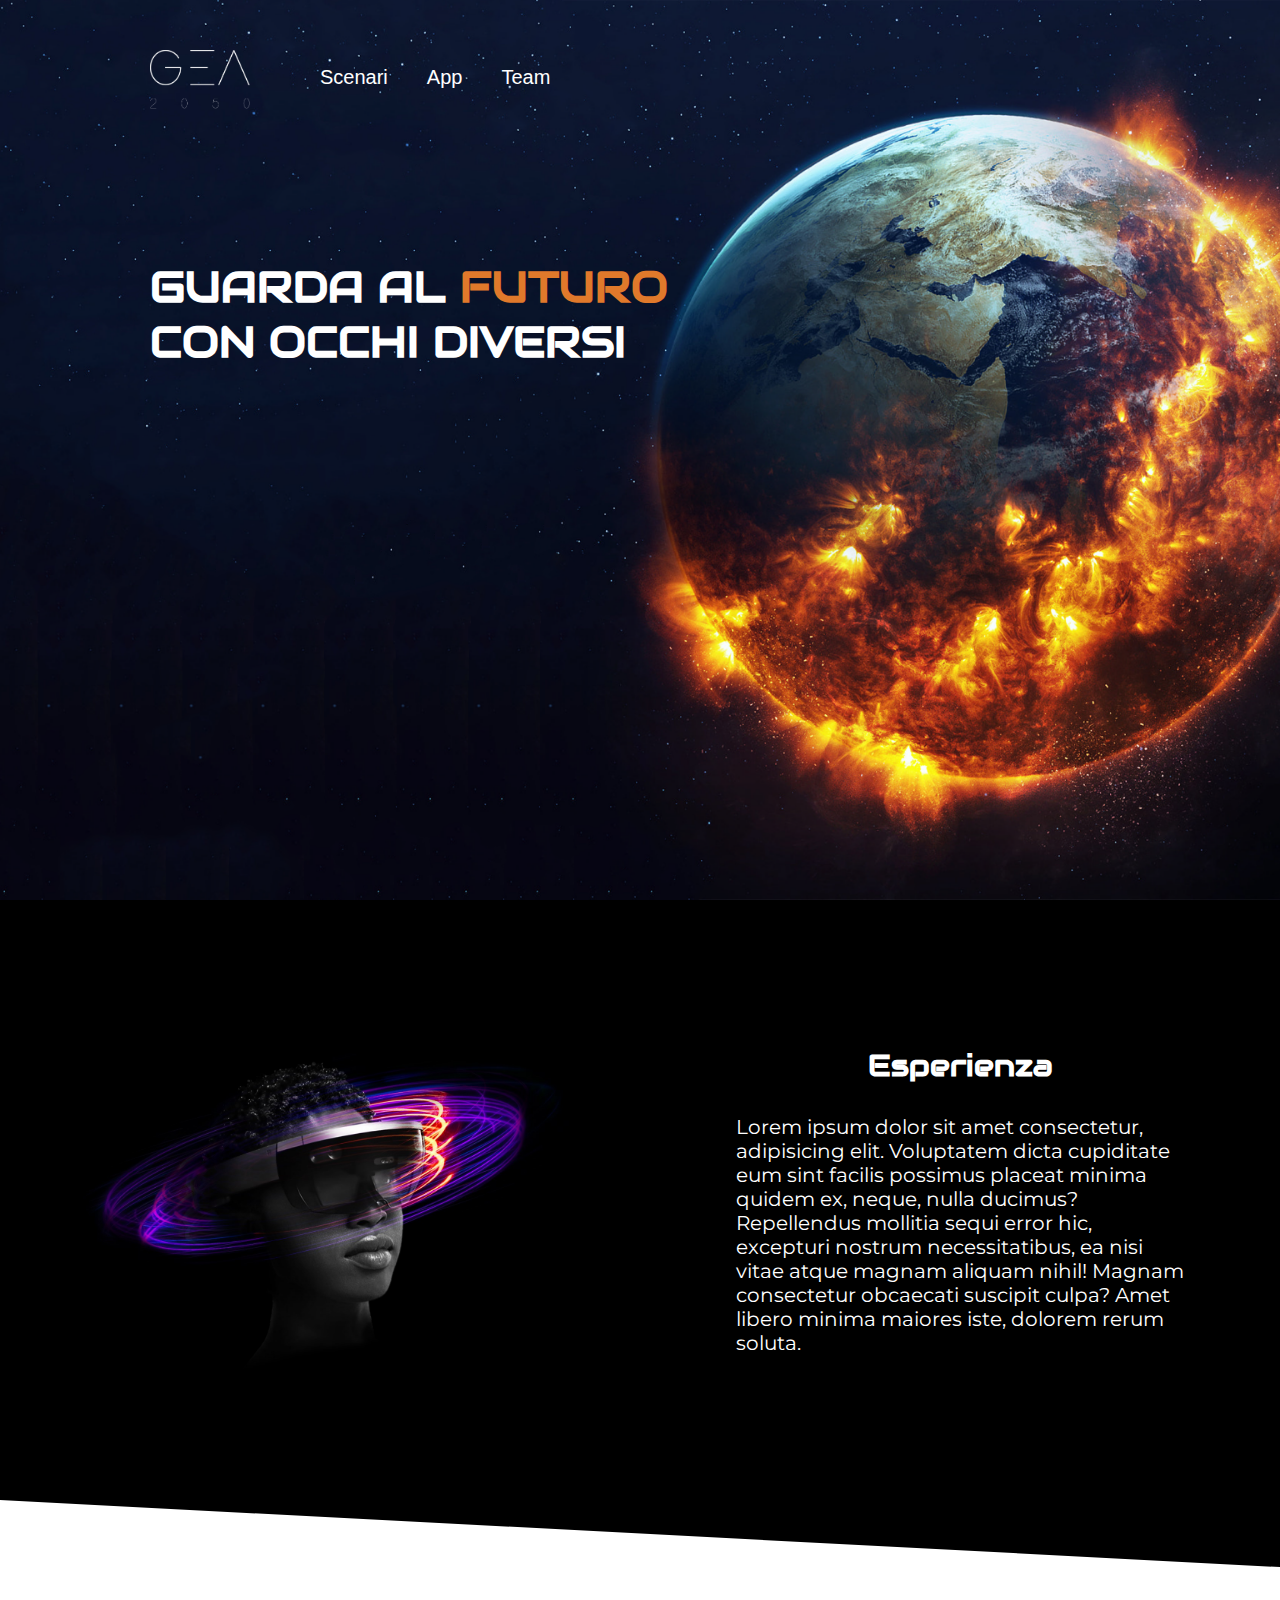
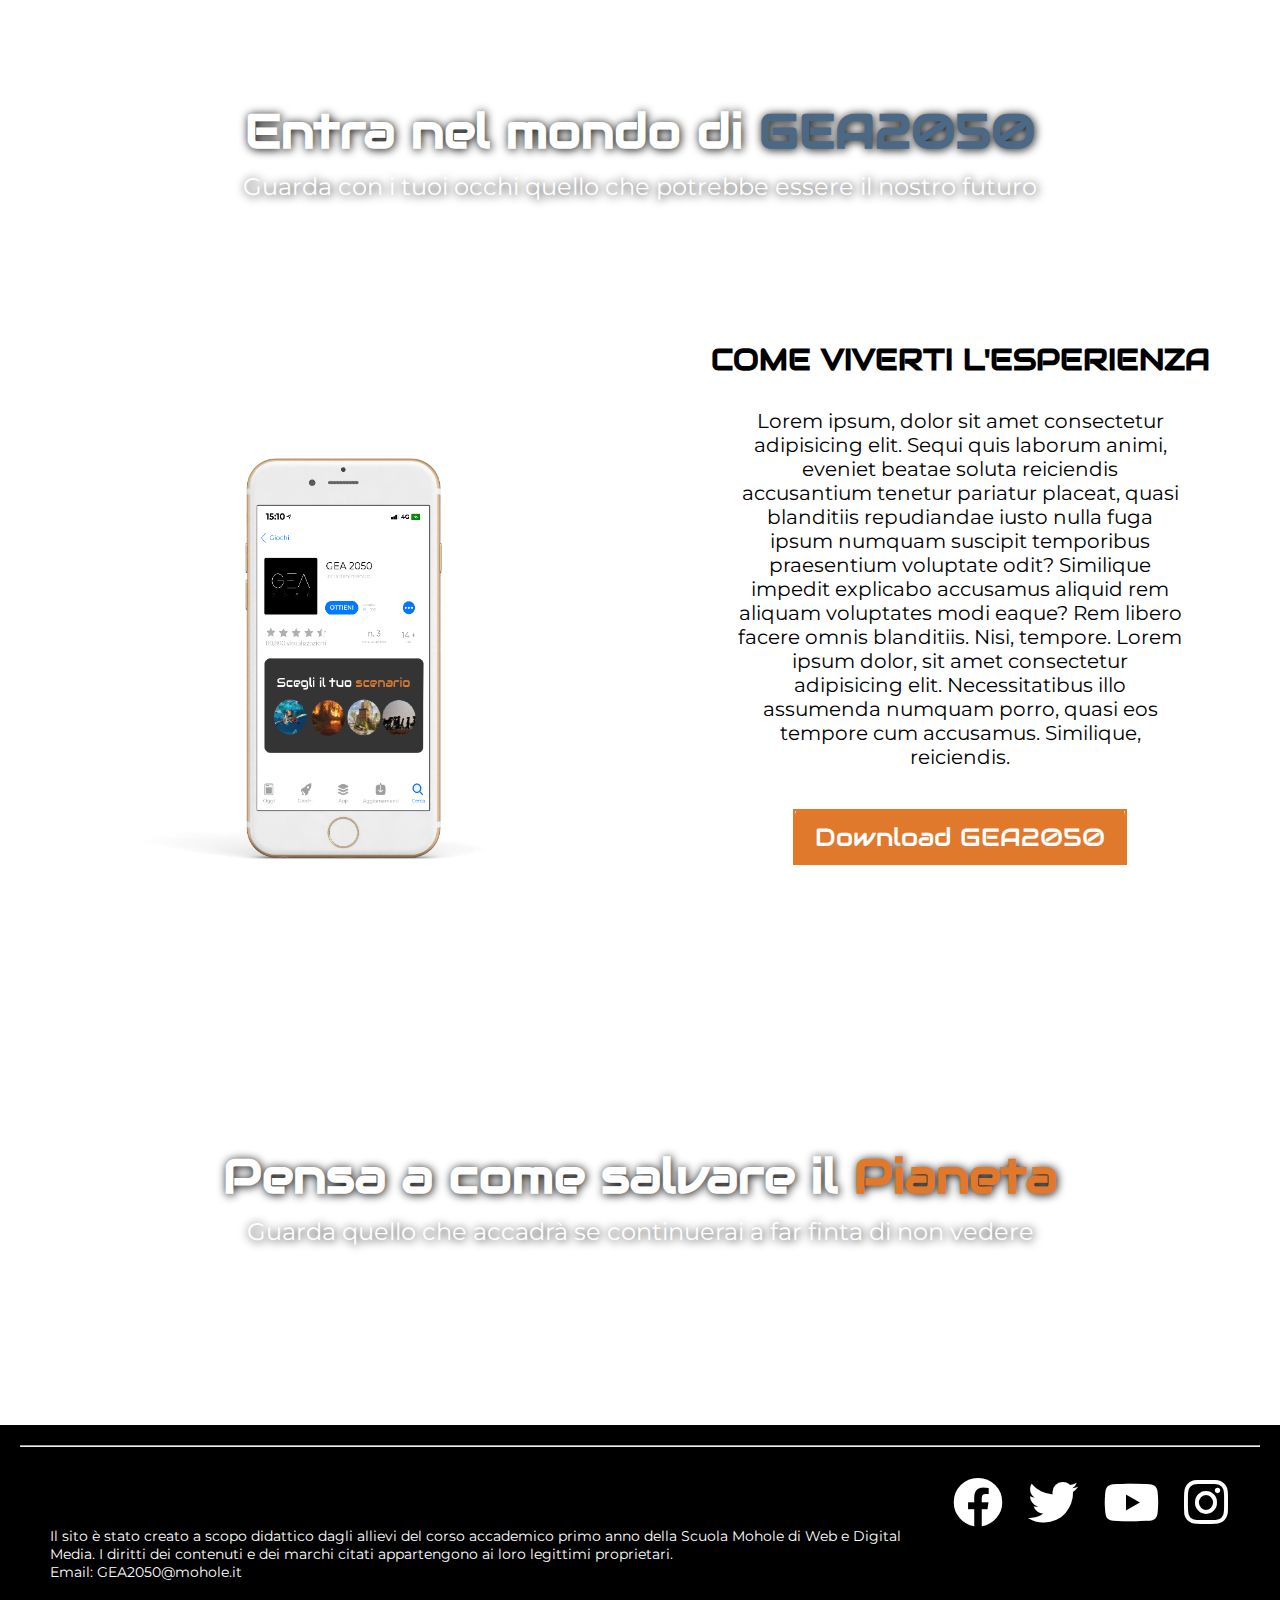
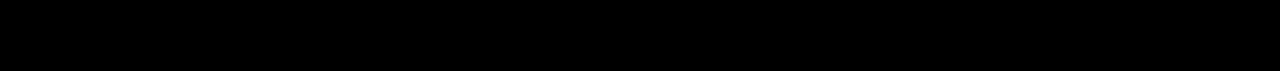
==== commit cb808984: "Quasi finito" ====
--- a/index.html
+++ b/index.html
@@ -19,7 +19,7 @@
                         <li><a href="scenari.html">Scenari</a></li>
                         <li><a href="app.html">App</a></li>
                         <li><a href="team.html"> Team</a></li>
-                        <li><a href="calendario.html">Date Evento</a></li>
+                        <!-- <li><a href="calendario.html">Date Evento</a></li> -->
                     </ul>
                 </nav>
         </div> 
--- a/style.css
+++ b/style.css
@@ -768,8 +768,8 @@
         flex-direction: column;
     } 
     
-  }
-  #calendario header {
+}
+  /* #calendario header {
     background: url(img/calendario.jpg) no-repeat center center;
     background-size: cover;
 }
@@ -803,18 +803,21 @@
 }
 .calendario p{
     padding-bottom: 50px;
-}
+} */
+
 /* Chi siamo */
 
 #chisiamo header {
-    background: url(img/contatti.jpg) no-repeat center center;
-    background-size: cover;
-}
-#chisiamo header p {
+    background: url(img/contatti.png) no-repeat center center;
+    /* background-size: cover; */
+}
+#chisiamo header h5 {
     color: #fff;
     width: 50%;
-}
-.team{
+    margin-bottom: 270px;
+}
+
+#chisiamo .team{
     overflow: hidden;
     text-align: center;
     background-color: black;
@@ -836,7 +839,6 @@
     color: white;
     font-size: 32px;
     padding: 10px;
-    /* border-radius: 50%; */
 }
 #chisiamo .column>a:hover{
     background: #E0792B;
@@ -859,22 +861,71 @@
     margin-bottom: 10px;
     margin-top: 20px;
 }
-
-#chisiamo .persona img{
-    width: 16%;
-    filter: grayscale(100%);
-    transition: 0.7s all;
-}
-#chisiamo .persona > img:hover{
-    filter: none;
-}
 #chisiamo h3{
     color: white;
     margin-bottom: 25px;
 }
-#chisiamo .column>p{
-    /* Non riesco a spostare il p se non mettendogli un margin a sinistra.. DA VEDERE(?) */
-    margin: 10px 0 0 160px;
+#chisiamo h4{
+    text-align:center;
+}
+#chisiamo .row{
+    flex-wrap: wrap;
     justify-content: center;
 }
-
+#chisiamo .card{
+    flex-direction: column;
+    text-align: center;
+    background-color: rgb(128, 94, 67);
+    padding: 10px 50px;
+    justify-content: center;
+    height: 50%;
+    width: 30%;
+    border-radius: 15px;
+    margin:45px;
+}
+
+#chisiamo .card{
+    filter: grayscale(100%);
+    transition: 0.7s all;
+}
+#chisiamo .card:hover{
+    filter: none;
+    transition: 0.7s all;
+}
+@media all and (max-width:575px){
+    #chisiamo .card{
+        width: 80%;
+    }
+    #chisiamo header h5 {
+        text-align: center;
+        width: 100%;
+        margin-bottom: 100px;
+    }
+}
+@media all and (max-width:1000px)
+{
+    #chisiamo .card{
+        width: 80%;
+    }
+    #chisiamo header h5 {
+        text-align: left;
+        width: 100%;
+        margin-bottom: 100px;
+    }
+}
+@media all and (min-width:1000px){
+    #chisiamo .card{
+        width: 30%;
+    }
+    #chisiamo header h5 {
+        text-align: left;
+        margin-bottom: 200px;
+    }
+}
+
+
+
+
+
+/* filter: grayscale(100%);
+    transition: 0.7s all; */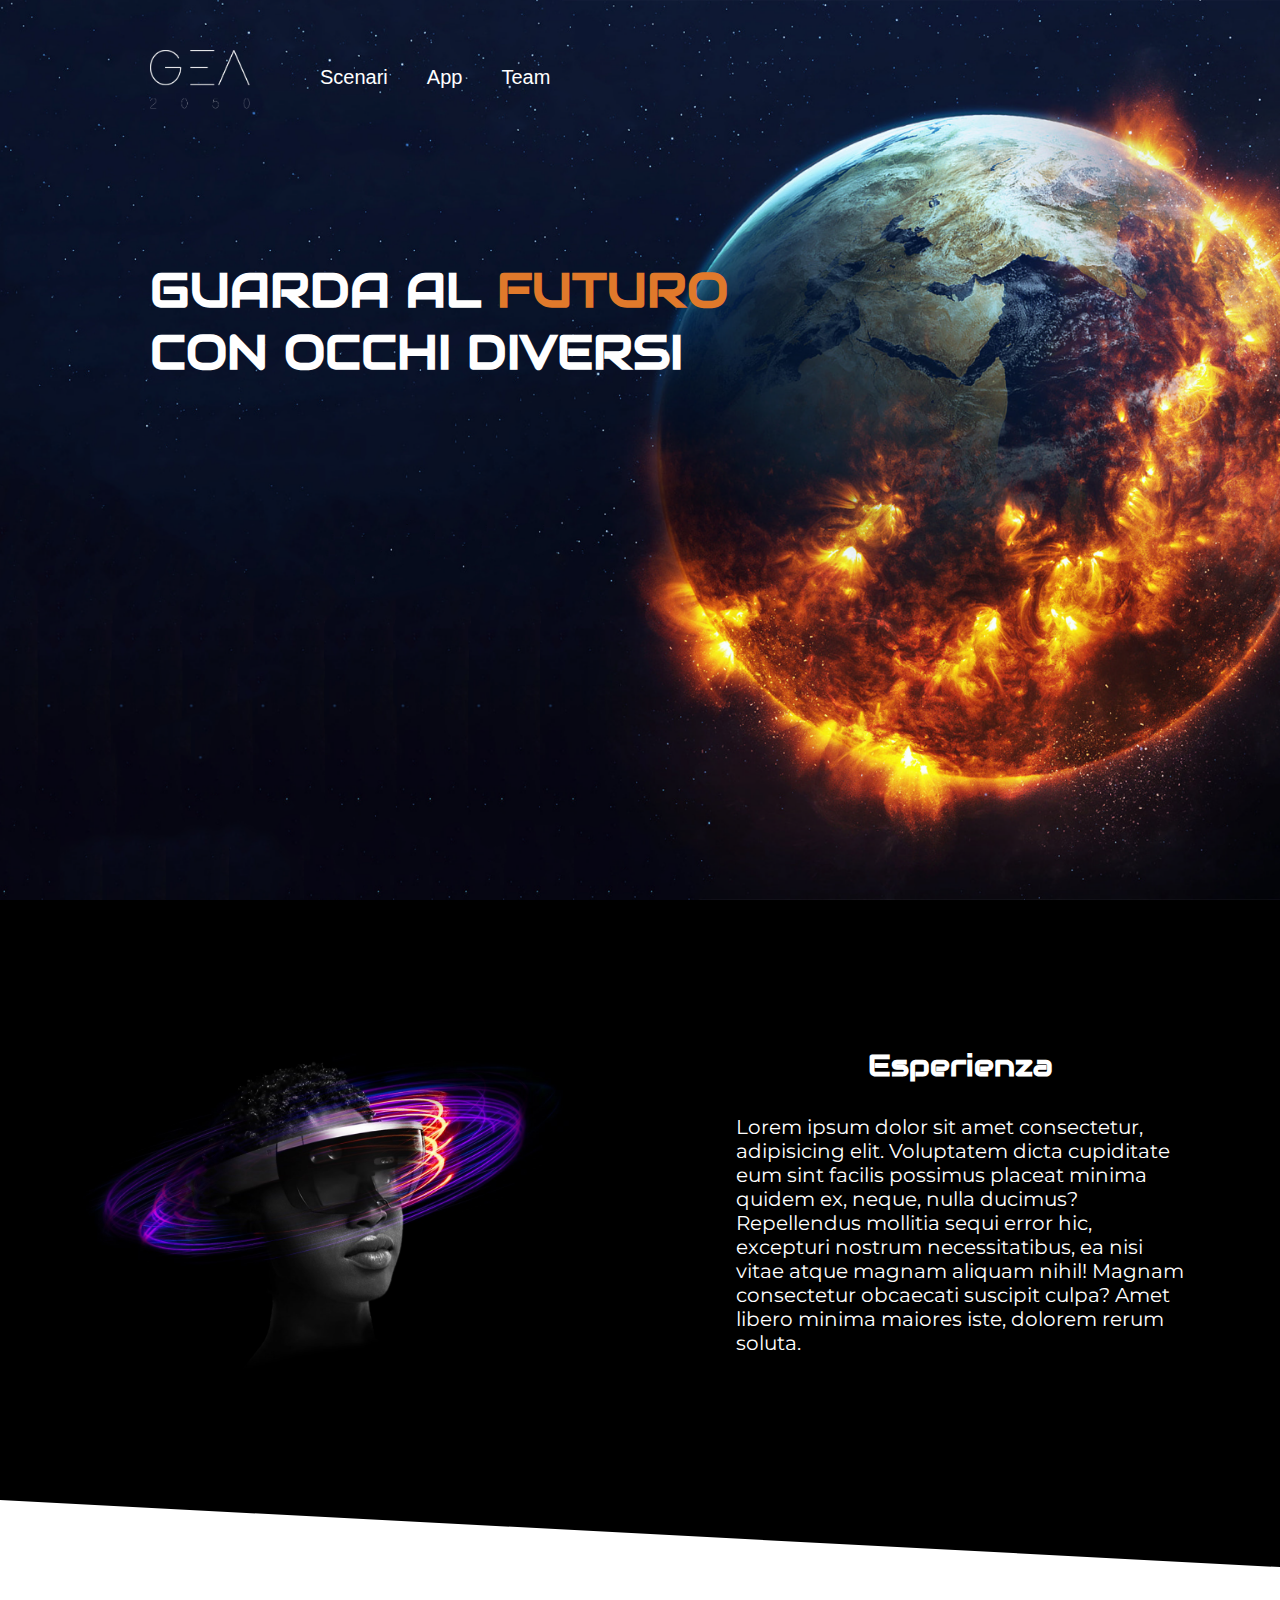
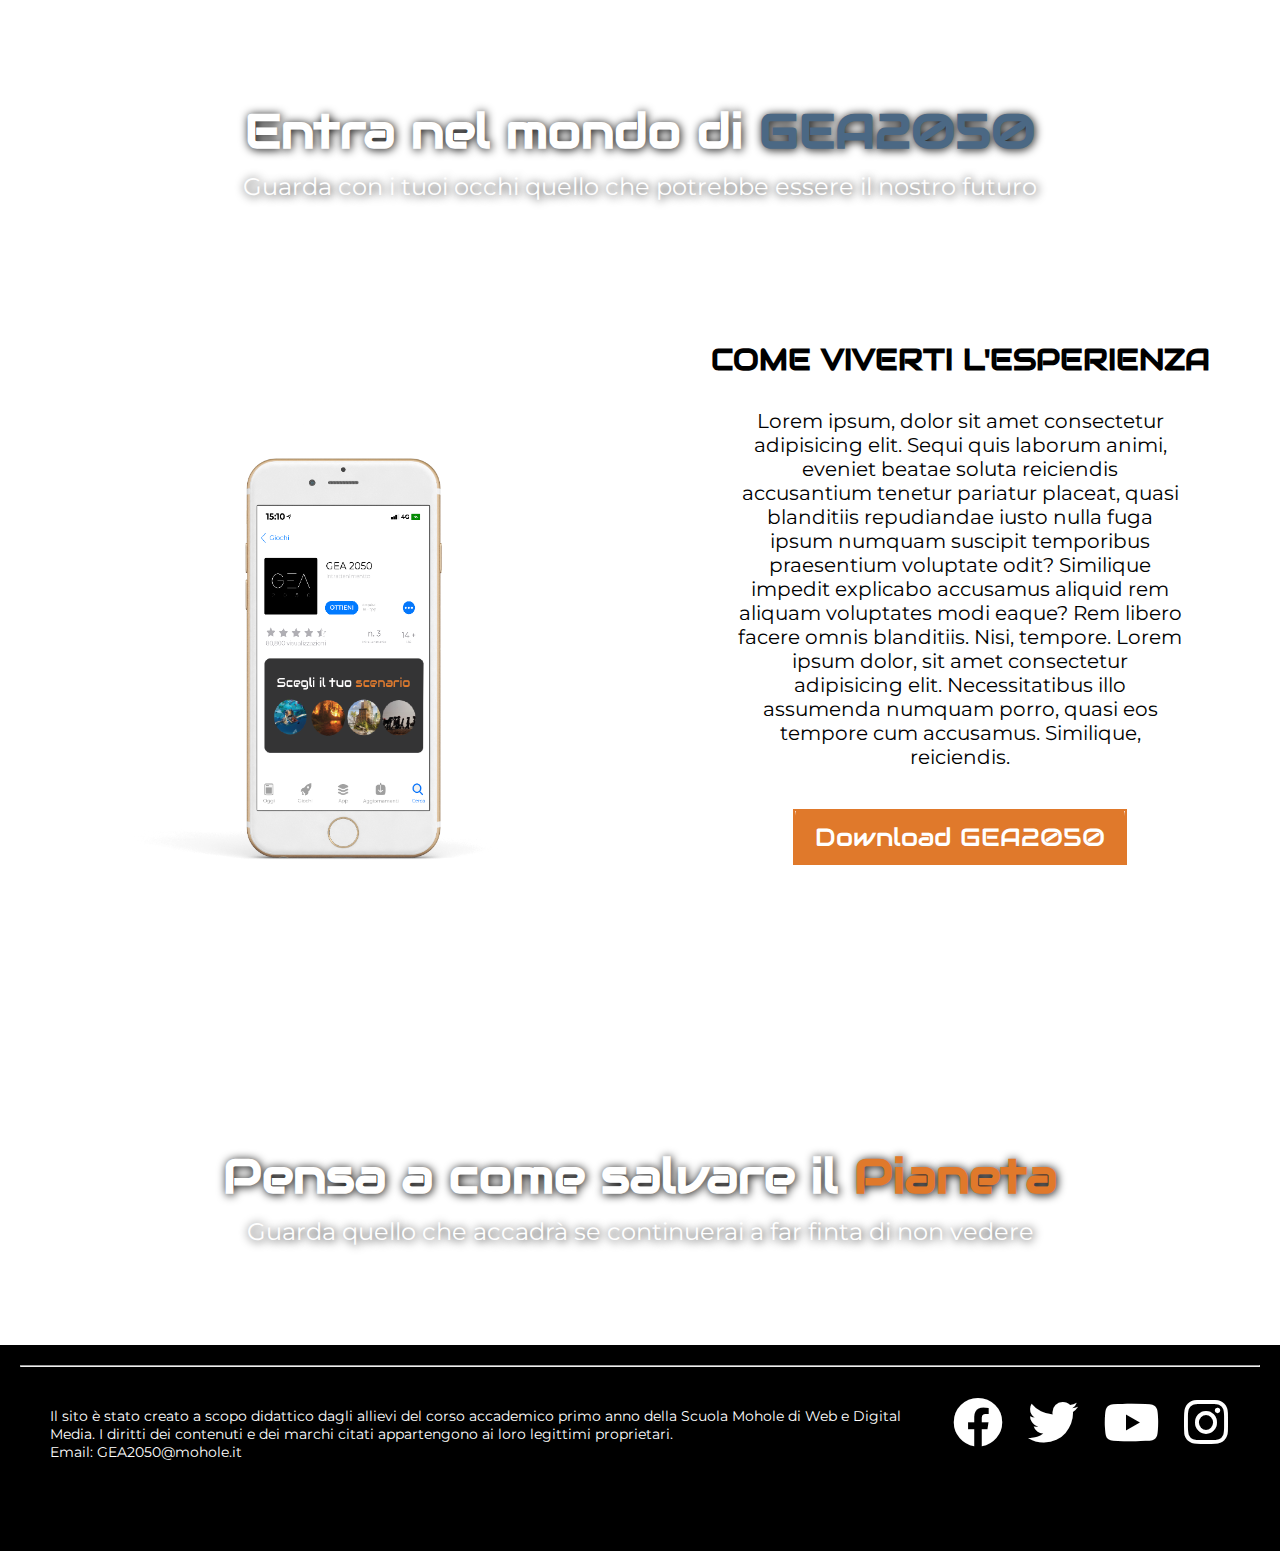
==== commit 45b89a32: "IS the finish line" ====
--- a/index.html
+++ b/index.html
@@ -59,14 +59,10 @@
         <p>Guarda quello che accadrà se continuerai a far finta di non vedere </p>
         <a href="scenari.html"></a>
     </div>
-    <div class="white">
-
-    </div>
     <div class="wide">
         <hr>
         <footer>
             <div>
-                <h3>Mohole</h3>
                 <p>Il sito è stato creato a scopo didattico dagli allievi del corso accademico primo anno della Scuola Mohole di Web e Digital Media. I diritti dei contenuti e dei marchi citati appartengono ai loro legittimi proprietari.<br>
                 Email: <a href="#">GEA2050@mohole.it</a></p>
             </div>
--- a/style.css
+++ b/style.css
@@ -35,7 +35,7 @@
 }
 
 #home h1 {
-    font-size: 2.7rem;
+    font-size: 3rem;
     padding-top: 80px;
 }
 
@@ -291,6 +291,7 @@
     color: #fff;
     padding: 10px;
     font-size: 14px;
+    text-align: left;
 }
 
 footer {
@@ -412,6 +413,7 @@
         display: none;
     }
 }
+
 @media(max-width:550px){
     #home h1{
         font-size: 2rem;
@@ -564,14 +566,79 @@
     width: inherit;
 }
 
-@media(max-width:550px){
+@media(max-width:400px) {
+    .fa-chevron-down {
+        display: none;
+    }
+
+    .navbar {
+        justify-content: unset;
+    }
+    
+    ul {
+        display: flex;
+        justify-content: space-evenly;
+    }
+
+    .logo {
+        padding: 10px 10px;
+        width: 60px;
+        height: auto;
+        display: block;
+    }
+
+    ul li {
+        display: block;
+        font-size: 16px;
+        font-weight: 800;
+        padding-top: 8px;
+    }
+
+    .scheda_selezionata {
+        padding-bottom: 0;
+    }
+    
+    .fa-chevron-down {
+        bottom: 3%;
+    }
+    
+    #scenari .black img, #scenari .white img {
+        width: 340px !important;
+    }
+    
+    #scenari header {
+        height: 100vh;
+        padding-bottom: 40px;
+    }
+    
+    #scenari article {
+        height: auto;
+        padding-bottom: 35px;
+    }
+    
+    #scenari h1 {
+        font-size: 30px;
+        padding-top: 25px;
+    }
+    
+    
+    #scenari .testi-header {
+        padding-top: 15px;
+    }
+    
+    #scenari header p {
+        width: 90%;
+        font-size: 16px;
+    }
+}
+
+@media(min-width:400) and (max-width:550px){
 
 .logo {
     padding: 20px 10px;
     width: 60px;
     height: auto;
     display: block;
-    align-self: ;
 }
 
 .navbar {
@@ -634,10 +701,12 @@
     background: url(img/app.jpg) no-repeat center center;
     background-size: cover;
 }
-
+#aggio header{
+    height:auto;
+}
 #app h1{
     color:white;
-    font-size: 50px; 
+    font-size: 3.5rem; 
 }
 
 #app .testi-header{
@@ -645,16 +714,29 @@
 }
 
 
-#aggio .img6 {
-    padding: 0px 0px 25px 50px;
-}
-
-#aggio  .img5{
-    padding-left: 150px;
+#aggio .spazio{
+    width: 100%;
+    padding-left:150px;
+}
+#aggio .colonna{
+    display: flex;
+    flex-direction: column;
+    padding:40px 0px;
+    padding-bottom:20px;
+}
+#aggio .insalata img {
+    padding:0px 0px 25px 50px;
+    height:63px;
+    width:213px;
+}
+
+#aggio .img5{
+    padding-left: 5%;
 }
 #aggio .img15{
-
-    padding: 70px 0px 350px 350px;
+    padding: 0px 200px;
+    height:155px;
+    width:180px;
     
 }
 
@@ -667,67 +749,29 @@
 .download{
     font-size: 60px;
 }
-.downloadimg{
-    flex-direction: row-reverse;
-    /* justify-content: space-between; */
-    padding-right:10px;
-
-}
-
-
-.content {
-    -ms-box-orient: horizontal;
-    display: -webkit-box;
-    display: -moz-box;
-    display: -ms-flexbox;
-    display: -moz-flex;
-    display: -webkit-flex;
-    display: flex;
-    font-size: 30px;
-      
-    -webkit-justify-content: space-around;
-    justify-content: space-around;
-    -webkit-flex-flow: row wrap;
-    flex-flow: row wrap;
-    -webkit-align-items: stretch;
-    align-items: stretch;
-  }
   
-  .now {
-    flex-grow: 3;
+h4{
+    font-size: 3rem;
+}
+.now {
+
+    flex-grow: 1;
     padding-left: 33px;
-  
-  }
-  
-
-  @media(max-width:1000px){
-    .content{
-      flex-direction: column;
-      
-    }
-    .store{
-        padding-left: 65px;
-    }
-     article{
-        width:100%;
-        flex-direction: column-reverse;
-    } 
-  }
-.colonna{
-    display: flex;
-    flex-direction: column;
-}
-
-.now {
+    display: flex;
     z-index: 2;
-}
- .store {
-     flex-grow: 2;
+    flex-direction: center;
+    justify-content: center;
+}
+.store {
+    flex-grow:1;
      z-index: 2;
      display: flex;
      flex-direction: row;
-     justify-content: space-evenly;
- }
+     justify-content:center;
+}
+
+
+
 
  #aggio .black {
      height: auto;
@@ -737,7 +781,51 @@
      z-index: 2;
  }
 
+
+
+#aggio .store img{
+    padding: 10px 50px;
+    height:42px;
+    width:140px;
+    height:63px;
+    width:213px;
+}
+
+
+ #aggio .black {
+     height: auto;
+ }
+#aggio article img{
+    width:80%;
+    height:auto;
+}
+#aggio .occhiali img{
+    width:100%;
+}
+ .hrbyaggio {
+     z-index: 2;
+ }
+
  #aggio .white + .black::before {
+    position: absolute;
+    width: 100%;
+    height: 100%;
+    content: '';
+    background: none;
+    top: 0;
+    right: 0;
+    bottom: 0;
+    left: 0;
+    transform: none;
+    transform-origin: none;
+}
+
+#aggio .store img{
+    padding: 10px 50px;
+
+}
+
+#aggio .white + .black::before {
     position: absolute;
     width: 100%;
     height: 100%;
@@ -750,71 +838,132 @@
     transform: none;
     transform-origin: none;
 }
-
-#aggio .store img{
-    padding: 10px 50px;
-}
-
-@media(max-width:1000px){
-    .content{
-      flex-direction: column;
-      
-    }
+@media(max-width:900px){
     .store{
-        padding-left: 65px;
-    }
-     article{
-        width:100%;
+    display:flex;
+        justify-content: space-around;
+
+    }
+    #app h1{
+        font-size: 2.5rem;
+    }
+    #aggio .spazio{
+        width: 100%;
+        padding-left: 25px;
+    }
+    #aggio article{
+        width: 100%;
+        
+    }
+    #aggio article img{
+        width:70%;
+        height:auto;
+    }
+    #aggio .occhiali img{
+        width:80%;
+    }
+    #aggio .media{
+        flex-direction: column-reverse;
+    }
+    #aggio main{
         flex-direction: column;
-    } 
-    
-}
-  /* #calendario header {
-    background: url(img/calendario.jpg) no-repeat center center;
-    background-size: cover;
-}
-#calendario header h1 {
-    font-size: 50px;
-    padding-top: 70px;
-}
-#calendario header p {
-    color: #fff;
-    width: 50%;
-}
-article .calendario{
-    width: 33.33%;
-    height: auto;
-    display: flex;
-    flex-direction: column;
-    justify-content: center;
-    align-items: center;
-    text-align: center;
-}
-.calendario img{
-    padding-top: 30px;
-    width: 70%;
-    height: auto;
-    justify-content: center;
-    align-items: center;
-    align-self: auto;
-}
-.calendario h3{
-   padding-top: 30px;
-}
-.calendario p{
-    padding-bottom: 50px;
-} */
-
+    }
+    #aggio .insalata img {
+        padding: 0px 0px 15px 50px;
+        height:42px;
+        width:140px;
+    }
+    
+    #aggio .img15{
+        padding-left: 155px;
+        padding-right:0px;
+        height:104px;
+        width:115px;
+        
+    }
+
+
+    #aggio .store img{
+        padding: 10px 50px;
+        height:52px;
+        width:175px;
+        }
+    #aggio .occhiali section{
+        display: flex;
+        flex-direction: column-reverse;
+    }
+    #aggio p{
+        font-size:1rem;
+        line-height: 20px;
+    }
+    #aggio main img{
+        padding-bottom: 20px;
+    }
+
+}
+
+@media(max-width:550px){
+    #app h1{
+        font-size: 2rem;
+    }
+
+    #aggio h2{
+        font-size:1.5rem;
+        line-height:15px;
+    }
+    #aggio p{
+        font-size:0.8rem;
+    }
+    #aggio h4{
+        font-size: 2rem;
+        
+    }
+
+    #aggio .spazio{
+        width: 100%;
+        padding-left: 25px;
+    }
+ 
+    #aggio .insalata img {
+        padding: 0px 0px 15px 20px;
+        height:42px;
+        width:140px;
+    }
+    
+    #aggio .img15{
+        padding-left: 115px;
+        padding-right:0px;
+        height:104px;
+        width:115px;
+        
+    }
+
+
+    #aggio h3{
+        font-size: 2rem;
+        padding-bottom:0px ;
+    }
+
+    #aggio .store img{
+        padding: 5px 25px;
+        height:42px;
+        width:120px;
+        }
+    #aggio .occhiali section{
+        display: flex;
+        flex-direction: column-reverse;
+    }
+
+}
 /* Chi siamo */
 
 #chisiamo header {
     background: url(img/contatti.png) no-repeat center center;
-    /* background-size: cover; */
-}
-#chisiamo header h5 {
-    color: #fff;
+    background-size: cover;
+}
+#chisiamo header p {
     width: 50%;
-    margin-bottom: 270px;
+    padding-bottom: 80px;
 }
 
 #chisiamo .team{
@@ -834,14 +983,6 @@
 #chisiamo .column {
     justify-content: center;
     text-align: center;
-}
-#chisiamo .column > a{
-    color: white;
-    font-size: 32px;
-    padding: 10px;
-}
-#chisiamo .column>a:hover{
-    background: #E0792B;
 }
 #chisiamo .bordo{
     display:block;
@@ -865,14 +1006,12 @@
     color: white;
     margin-bottom: 25px;
 }
-#chisiamo h4{
-    text-align:center;
-}
 #chisiamo .row{
     flex-wrap: wrap;
     justify-content: center;
 }
 #chisiamo .card{
+    display: flex;
     flex-direction: column;
     text-align: center;
     background-color: rgb(128, 94, 67);
@@ -882,6 +1021,20 @@
     width: 30%;
     border-radius: 15px;
     margin:45px;
+    align-items: center;
+}
+#chisiamo .social>a{
+    color: white;
+    font-size: 32px;
+    padding: 10px;
+}
+#chisiamo .social a:hover{
+    background: #E0792B;
+}
+
+#chisiamo .persona{
+    width: auto;
+    height: auto;
 }
 
 #chisiamo .card{
@@ -896,7 +1049,7 @@
     #chisiamo .card{
         width: 80%;
     }
-    #chisiamo header h5 {
+    #chisiamo header h4 {
         text-align: center;
         width: 100%;
         margin-bottom: 100px;
@@ -907,25 +1060,23 @@
     #chisiamo .card{
         width: 80%;
     }
-    #chisiamo header h5 {
+    #chisiamo header h4 {
         text-align: left;
         width: 100%;
-        margin-bottom: 100px;
+        margin-bottom: 60px;
     }
 }
 @media all and (min-width:1000px){
     #chisiamo .card{
         width: 30%;
     }
+    #chisiamo header h1 {
+        text-align: left;
+        margin-top: 150px;
+    }
     #chisiamo header h5 {
         text-align: left;
-        margin-bottom: 200px;
-    }
-}
-
-
-
-
-
-/* filter: grayscale(100%);
-    transition: 0.7s all; */+        padding-bottom: 100px;
+        width: 50%;
+    }
+}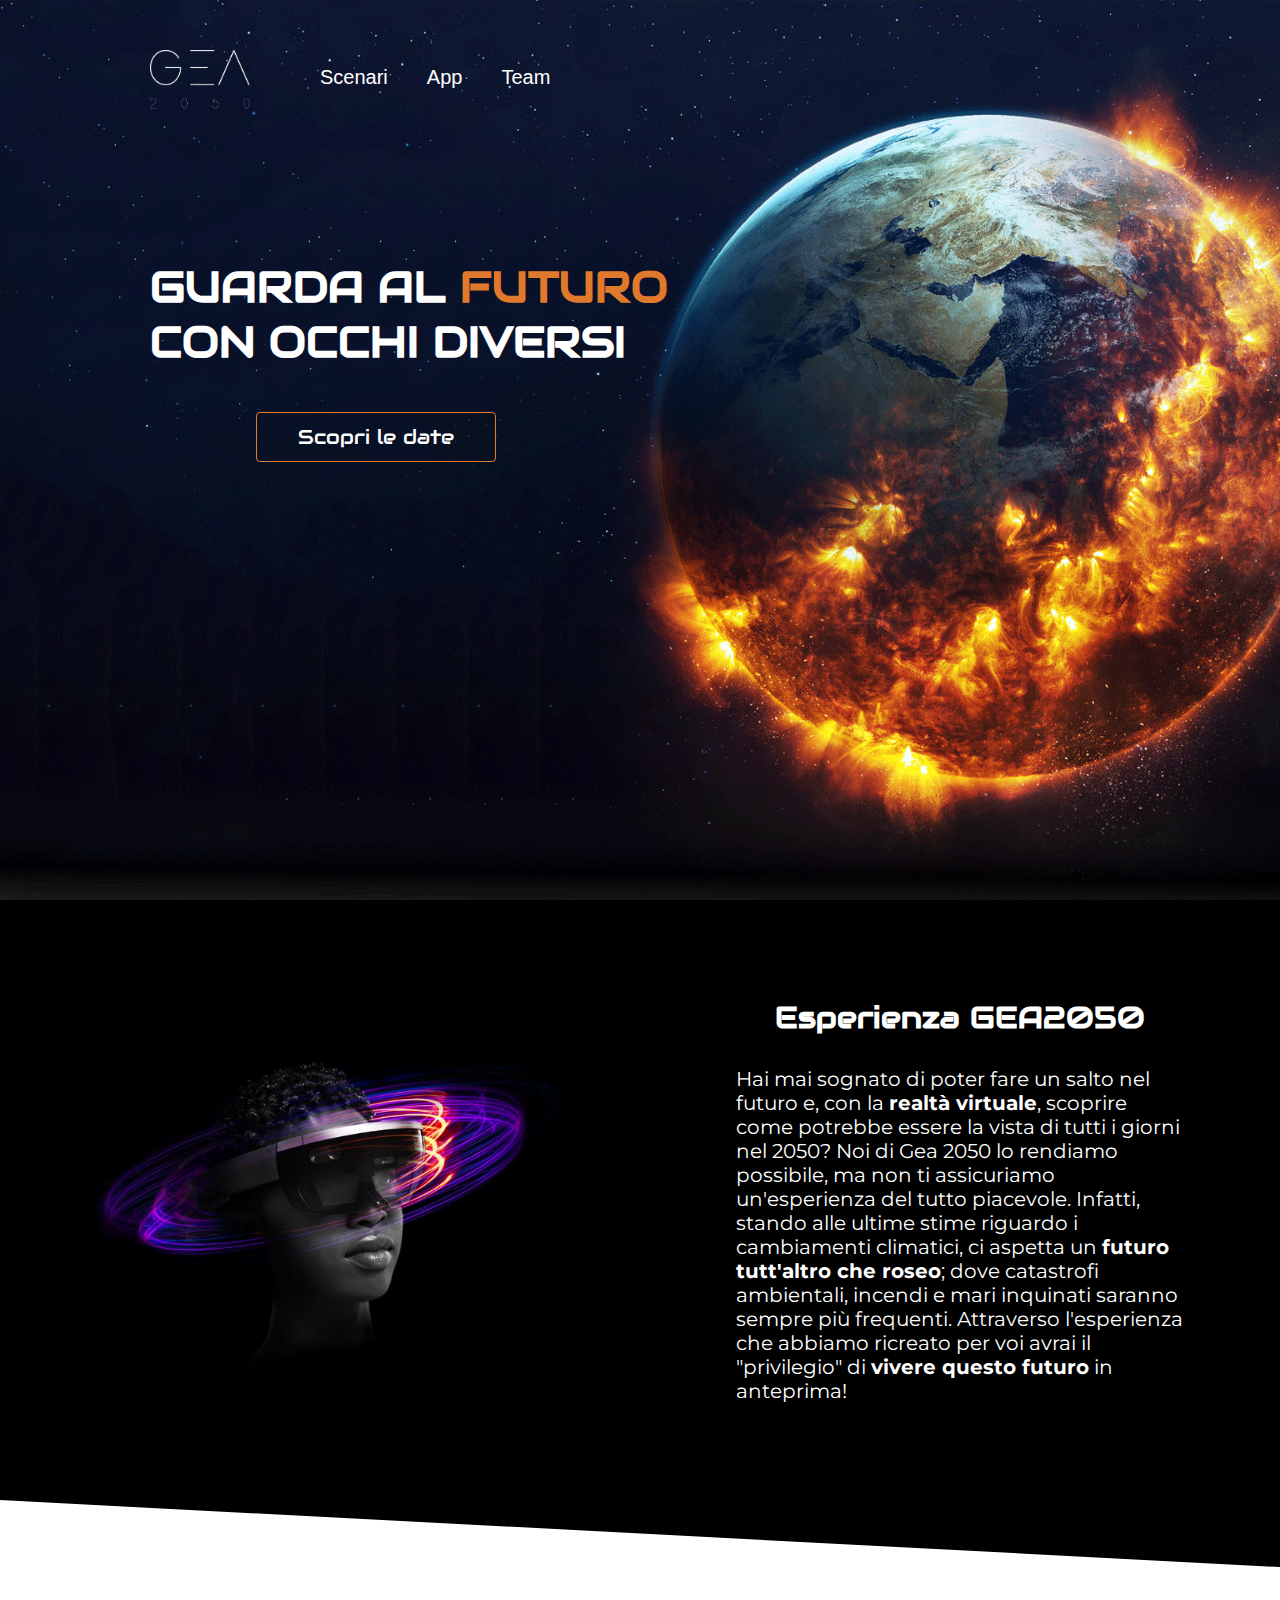
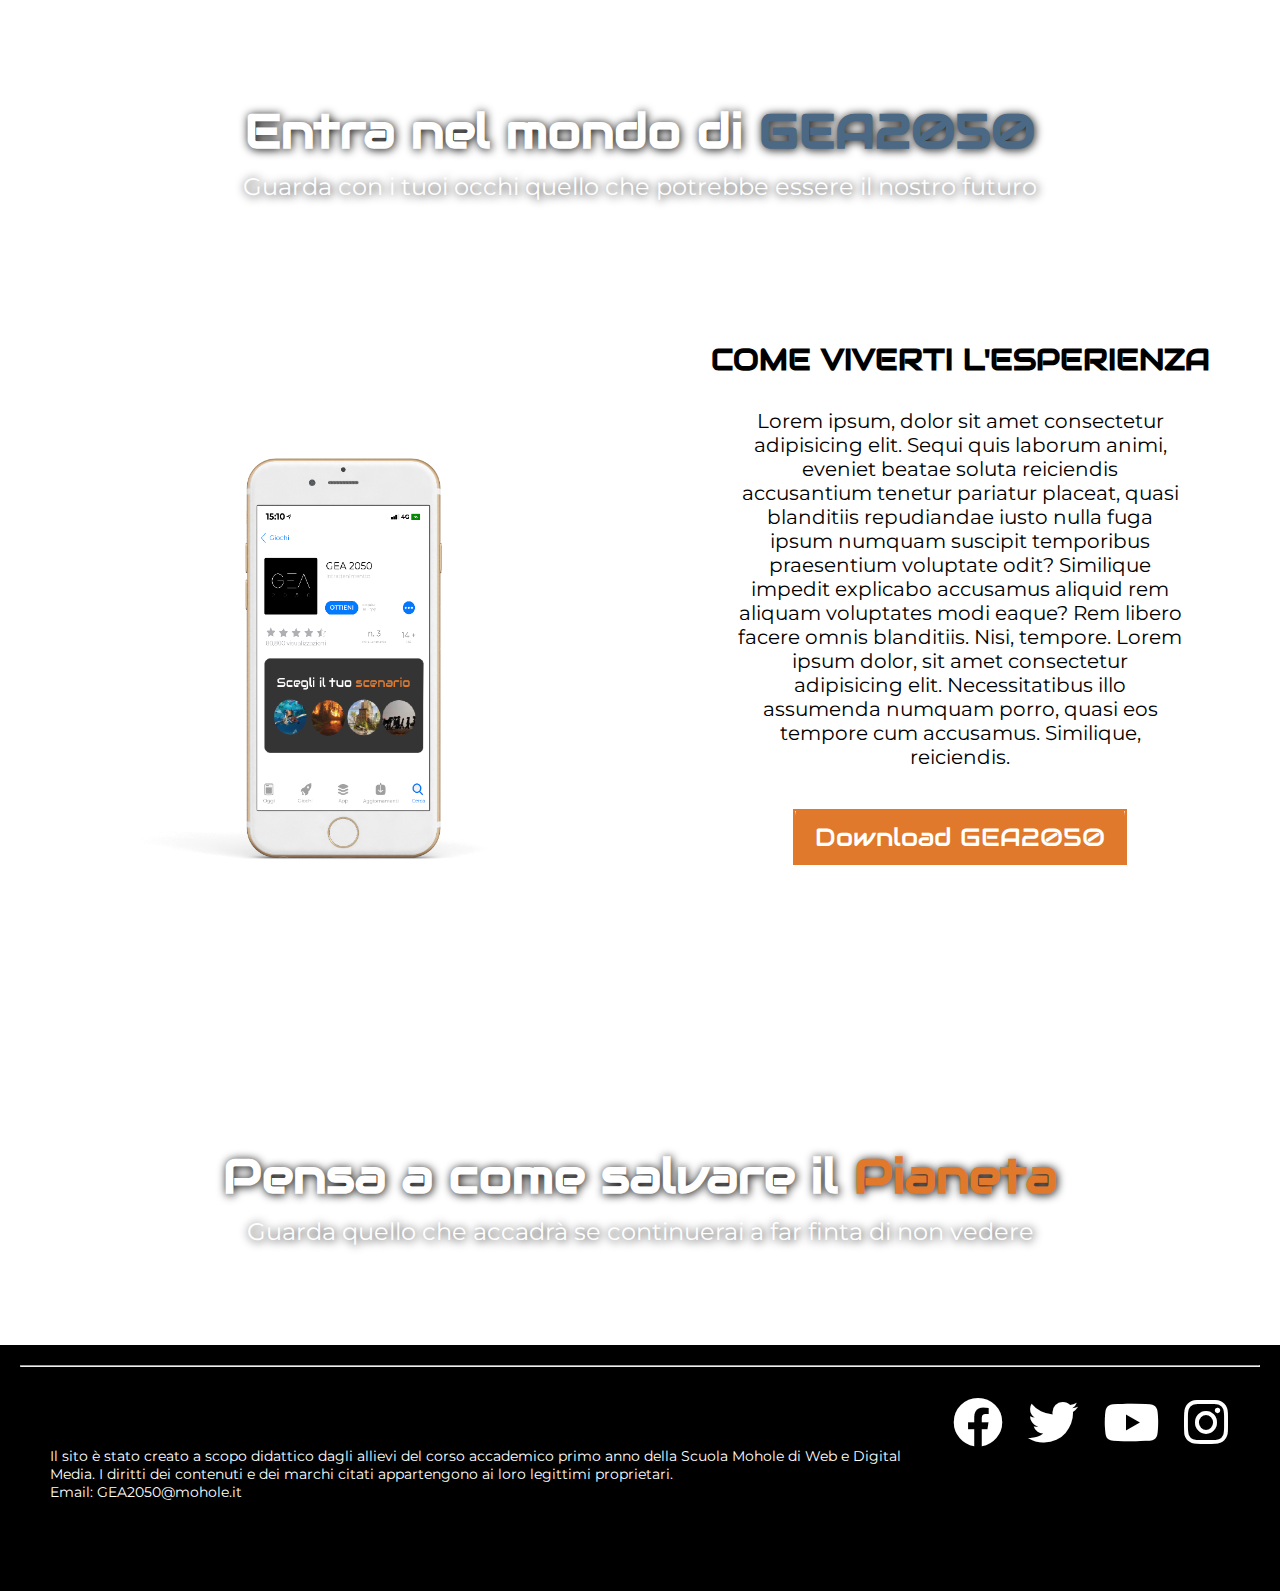
==== commit 6d448e4a: "Final site 13-dicembre" ====
--- a/index.html
+++ b/index.html
@@ -18,22 +18,22 @@
                     <ul>
                         <li><a href="scenari.html">Scenari</a></li>
                         <li><a href="app.html">App</a></li>
-                        <li><a href="team.html"> Team</a></li>
-                        <!-- <li><a href="calendario.html">Date Evento</a></li> -->
+                        <li><a href="team.html">Team</a></li>
                     </ul>
                 </nav>
         </div> 
         <div class="testi-header">    
             <h1> GUARDA AL <span style="color:#E0792B;">FUTURO</span> <br> CON OCCHI DIVERSI</h1>
-         </div>   
+            <button type="button">Scopri le date</button>
+        </div>
     </header>
     <main class="black">
         <article>
             <img src="img/fasciacompleta.jpg">
         </article>
         <article>
-            <h2>Esperienza</h2>
-            <p>Lorem ipsum dolor sit amet consectetur, adipisicing elit. Voluptatem dicta cupiditate eum sint facilis possimus placeat minima quidem ex, neque, nulla ducimus? Repellendus mollitia sequi error hic, excepturi nostrum necessitatibus, ea nisi vitae atque magnam aliquam nihil! Magnam consectetur obcaecati suscipit culpa? Amet libero minima maiores iste, dolorem rerum soluta.</p>
+            <h2>Esperienza GEA2050</h2>
+            <p>Hai mai sognato di poter fare un salto nel futuro e, con la <b>realtà virtuale</b>, scoprire come potrebbe essere la vista di tutti i giorni nel 2050? Noi di Gea 2050 lo rendiamo possibile, ma non ti assicuriamo un'esperienza del tutto piacevole. Infatti, stando alle ultime stime riguardo i cambiamenti climatici, ci aspetta un <b>futuro tutt'altro che roseo</b>; dove catastrofi ambientali, incendi e mari inquinati saranno sempre più frequenti. Attraverso l'esperienza che abbiamo ricreato per voi avrai il "privilegio" di <b>vivere questo futuro</b> in anteprima!</p>
         </article>
     </main>
     <div id="banner" class="banner1">  
@@ -63,6 +63,7 @@
         <hr>
         <footer>
             <div>
+                <h3>Mohole</h3>
                 <p>Il sito è stato creato a scopo didattico dagli allievi del corso accademico primo anno della Scuola Mohole di Web e Digital Media. I diritti dei contenuti e dei marchi citati appartengono ai loro legittimi proprietari.<br>
                 Email: <a href="#">GEA2050@mohole.it</a></p>
             </div>
--- a/style.css
+++ b/style.css
@@ -35,7 +35,7 @@
 }
 
 #home h1 {
-    font-size: 3rem;
+    font-size: 2.7rem;
     padding-top: 80px;
 }
 
@@ -250,6 +250,7 @@
 h2{
     font-size: 30px;
 }
+
 article a{
     color: #000;  
 }
@@ -266,6 +267,72 @@
     width: 50%;
 }
 
+.testi-header button {
+    font-family: 'audiowide', Arial, Helvetica, sans-serif;
+    margin-left: 20%;
+    margin-top: 6%;
+    transform: translate(-50%, -50%);
+    background: none;
+    color: #fff;
+    width: 240px;
+    height: 50px;
+    border: #E0792B 1px solid;
+    cursor: pointer;
+    font-size: 20px;
+    border-radius: 4px;
+    transition: .6s;
+    overflow: hidden;
+}
+
+.testi-header button:focus {
+    outline: none;
+}
+
+.testi-header button:before {
+    content: '';
+    display: block;
+    position: absolute;
+    background: rgba(255, 255, 255, .5);
+    width: 60px;
+    height: 100%;
+    left: 0;
+    top: 0;
+    opacity: .5;
+    filter: blur(30px);
+    transform: translateX(-130px) skew(-15deg);
+}
+
+.testi-header button:after {
+    content: '';
+    display: block;
+    position: absolute;
+    background: rgba(255, 255, 255, .2);
+    width: 30px;
+    height: 100%;
+    left: 30px;
+    top: 0;
+    opacity: 0;
+    filter: blur(30px);
+    transform: translate(100px) scaleX() (-15deg);
+}
+
+.testi-header button:hover {
+    background: #E0792B;
+    cursor: pointer;
+}
+
+.testi-header button:hover:before {
+    transform: translateX(300px) skewX(-15deg);
+    opacity: .6;
+    transition: .7s;
+}
+
+.testi-header button:hover:after {
+    transform: translateX(300px) skewX(-15deg);
+    opacity: .6;
+    transition: .7s;
+}
+
 /* sottotitoli terza fascia */
 section h3{
     text-align: center;
@@ -291,7 +358,6 @@
     color: #fff;
     padding: 10px;
     font-size: 14px;
-    text-align: left;
 }
 
 footer {
@@ -364,7 +430,7 @@
     font-size: 1.5rem;
     padding-top: 10PX;
 }
-@media(max-width:900px){
+@media(max-width:800px){
     header img{
         padding:50px 0px 0px 25px;
     }
@@ -373,8 +439,9 @@
         padding-top: 60px;
     }
     #home h1{
-        font-size: 2.5rem;
+        font-size: 2.9rem;
         padding-left:25px;
+        padding-bottom: 30px;
     }
     main{
         padding-top:40px;
@@ -383,12 +450,36 @@
         align-items: center;
     }
 
+    .black article {
+        width: 100%;
+    }
+
+    article p {
+        width: 100%;
+        text-align: left;
+    }
+
+    .white article p {
+        width: 88%;
+        text-align: left;
+    }
+
+    #index h2 {
+        align-self: center;
+    }
+
     .black{
         height: auto;
     }
     .white{
         flex-direction: column;
-    }
+        max-width: 100%;
+    }
+
+    .white p {
+        padding-bottom: 0;
+    }
+
     footer{
         flex-direction: column-reverse;
 
@@ -410,6 +501,12 @@
   }
 @media(min-width:900px){
     .h3mobile{
+        display: none;
+    }
+}
+
+@media (max-height: 684px) {
+    .fa-chevron-down {
         display: none;
     }
 }
@@ -422,22 +519,46 @@
         line-height: 1.6;
     }
 
+    #scenari .black article .contenitore-interno {
+        width: 88%;
+    }
+
+    #scenari .white article .contenitore-interno {
+        width: 88%;
+    }
+
     h2 {
         font-size: 27px;
         text-align: center;
         padding: 20px 0;
     }
 
-    article p {
+    .black article p {
         width: 88%;
         padding: 0;
         padding-bottom: 70px;
-        text-align: center;
-    }
+        text-align: left;
+    }
+
+    .white article {
+        width: 100%;
+        text-align: left;
+        align-self: center;
+    }
+
+    .testi-header button {
+        align-self: center;
+        margin-top: 50px;
+        background: #E0792B;
+        margin-left: 50%;
+    }
+
+
 
     #banner h2 {
         text-align: center;
         padding: 70px 0;
+        overflow: hidden;
         }
 
     #banner p {
@@ -449,8 +570,9 @@
         width: auto;
     }
 
-    article img {
-        width: inherit;
+    .white article img {
+        width: 80%;
+        padding-bottom: 30px;
     }
 
     nav li {
@@ -630,6 +752,11 @@
         width: 90%;
         font-size: 16px;
     }
+
+    #scenari header p {
+        color: #fff;
+        width: 90%;
+    }
 }
 
 @media(min-width:400) and (max-width:550px){
@@ -702,7 +829,7 @@
     background-size: cover;
 }
 #aggio header{
-    height:auto;
+    height:100vh;
 }
 #app h1{
     color:white;
@@ -838,6 +965,7 @@
     transform: none;
     transform-origin: none;
 }
+
 @media(max-width:900px){
     .store{
     display:flex;
@@ -955,128 +1083,138 @@
     }
 
 }
-/* Chi siamo */
+
+
+/* §§§§§§§§§§ CHI SIAMO §§§§§§§§§§§ */
 
 #chisiamo header {
     background: url(img/contatti.png) no-repeat center center;
     background-size: cover;
 }
-#chisiamo header p {
+#chisiamo .container{
+    width: 80%;
+    margin: 0 auto;
+}
+
+#chisiamo .nav-team{
+    display: flex;
+    padding-top: 50px;
+    padding-bottom: 50px;
+}
+
+#chisiamo .logo2{
+    padding: 0;
+    width: 100px;
+    padding-right: 30px;
+}
+
+#chisiamo .nav{
+    display: flex;
+    align-items: center;
+    height: 40px;
+}
+#chisiamo .nav li{
+padding: 0;
+}
+#chisiamo .titolazzo{
+    justify-content: center;
+    color: white;
+    
+}
+#chisiamo .bordo{
     width: 50%;
-    padding-bottom: 80px;
-}
-
+    height: 2px;
+    background-color: #fff;
+    margin: 25px 0px;
+}
+#chisiamo .metà{
+    width: 50%;
+}
+@media (max-width: 750px){
+    #chisiamo .metà{
+    width: 100%;
+        }
+}
+#chisiamo p{
+    /* text-align: center; */
+    justify-content: center;
+    color: white;
+    padding-bottom: 25px;
+}
+@media (min-width: 575px){
+    #chisiamo p, .titolazzo {
+        text-align: left;
+    }
+}
 #chisiamo .team{
-    overflow: hidden;
+    background-color: black;
+    color: white;
+    padding: 15px;
     text-align: center;
-    background-color: black;
-    padding: 60px;
-}
-#chisiamo .team h2{
-    margin-bottom: 60px;
-    color:white;
-    font-size:40px;
-}
-#chisiamo .row{
-    display: flex;
-}
-#chisiamo .column {
-    justify-content: center;
-    text-align: center;
-}
-#chisiamo .bordo{
-    display:block;
-    margin:auto;
-    width: 260px;
-    height: 3px;
-    background: #fff;
-    margin-bottom: 40px;
-    margin-top: -40px;
-}
-#chisiamo .bordodescrizione{
-    display:block;
-    margin:auto;
-    width: 260px;
-    height: 3px;
-    background: #fff;
-    margin-bottom: 10px;
-    margin-top: 20px;
-}
-#chisiamo h3{
+}
+#chisiamo .titolazzo{
     color: white;
-    margin-bottom: 25px;
-}
-#chisiamo .row{
-    flex-wrap: wrap;
-    justify-content: center;
 }
 #chisiamo .card{
-    display: flex;
-    flex-direction: column;
     text-align: center;
     background-color: rgb(128, 94, 67);
-    padding: 10px 50px;
+    padding: 15px 15px;
     justify-content: center;
-    height: 50%;
-    width: 30%;
     border-radius: 15px;
-    margin:45px;
     align-items: center;
+    margin: 10px;
+    filter: grayscale(100%);
+}
+@media (max-width: 575px){
+    #chisiamo .card{
+        margin: 10px 10px 30px 10px;
+    }
+}
+#chisiamo .bordazzo{
+    width: 90%;
+    height: 2px;
+    background-color: #fff;
+    margin: 25px;
+}
+@media all and (min-width:750px){
+    #chisiamo .team{
+        display: flex;
+        flex-wrap: wrap;
+        justify-content: center;
+    }
+    #chisiamo .card{
+        width: 40%;
+    }
+   
+}
+    
+#chisiamo .card:hover{
+    filter: none;
+}
+
+#chisiamo .card h3{
+    color: white;
+}
+#chisiamo .card>img{
+    margin-bottom: -25px;
+    width: auto;
+}
+#chisiamo .card p{
+    color: white;
+    text-align: center;
+    padding: 0 25px;
 }
 #chisiamo .social>a{
     color: white;
     font-size: 32px;
-    padding: 10px;
-}
-#chisiamo .social a:hover{
-    background: #E0792B;
-}
-
-#chisiamo .persona{
-    width: auto;
-    height: auto;
-}
-
-#chisiamo .card{
+    padding: 0 15px;
     filter: grayscale(100%);
-    transition: 0.7s all;
-}
-#chisiamo .card:hover{
-    filter: none;
-    transition: 0.7s all;
-}
-@media all and (max-width:575px){
-    #chisiamo .card{
-        width: 80%;
-    }
-    #chisiamo header h4 {
-        text-align: center;
-        width: 100%;
-        margin-bottom: 100px;
-    }
-}
-@media all and (max-width:1000px)
-{
-    #chisiamo .card{
-        width: 80%;
-    }
-    #chisiamo header h4 {
-        text-align: left;
-        width: 100%;
-        margin-bottom: 60px;
-    }
-}
-@media all and (min-width:1000px){
-    #chisiamo .card{
-        width: 30%;
-    }
-    #chisiamo header h1 {
-        text-align: left;
-        margin-top: 150px;
-    }
-    #chisiamo header h5 {
-        text-align: left;
-        padding-bottom: 100px;
-        width: 50%;
-    }
+}
+#chisiamo .social>a{
+    color: white;
+    font-size: 32px;
+    padding: 0 15px;
+}
+#chisiamo .social>a:hover{
+    color: black;
 }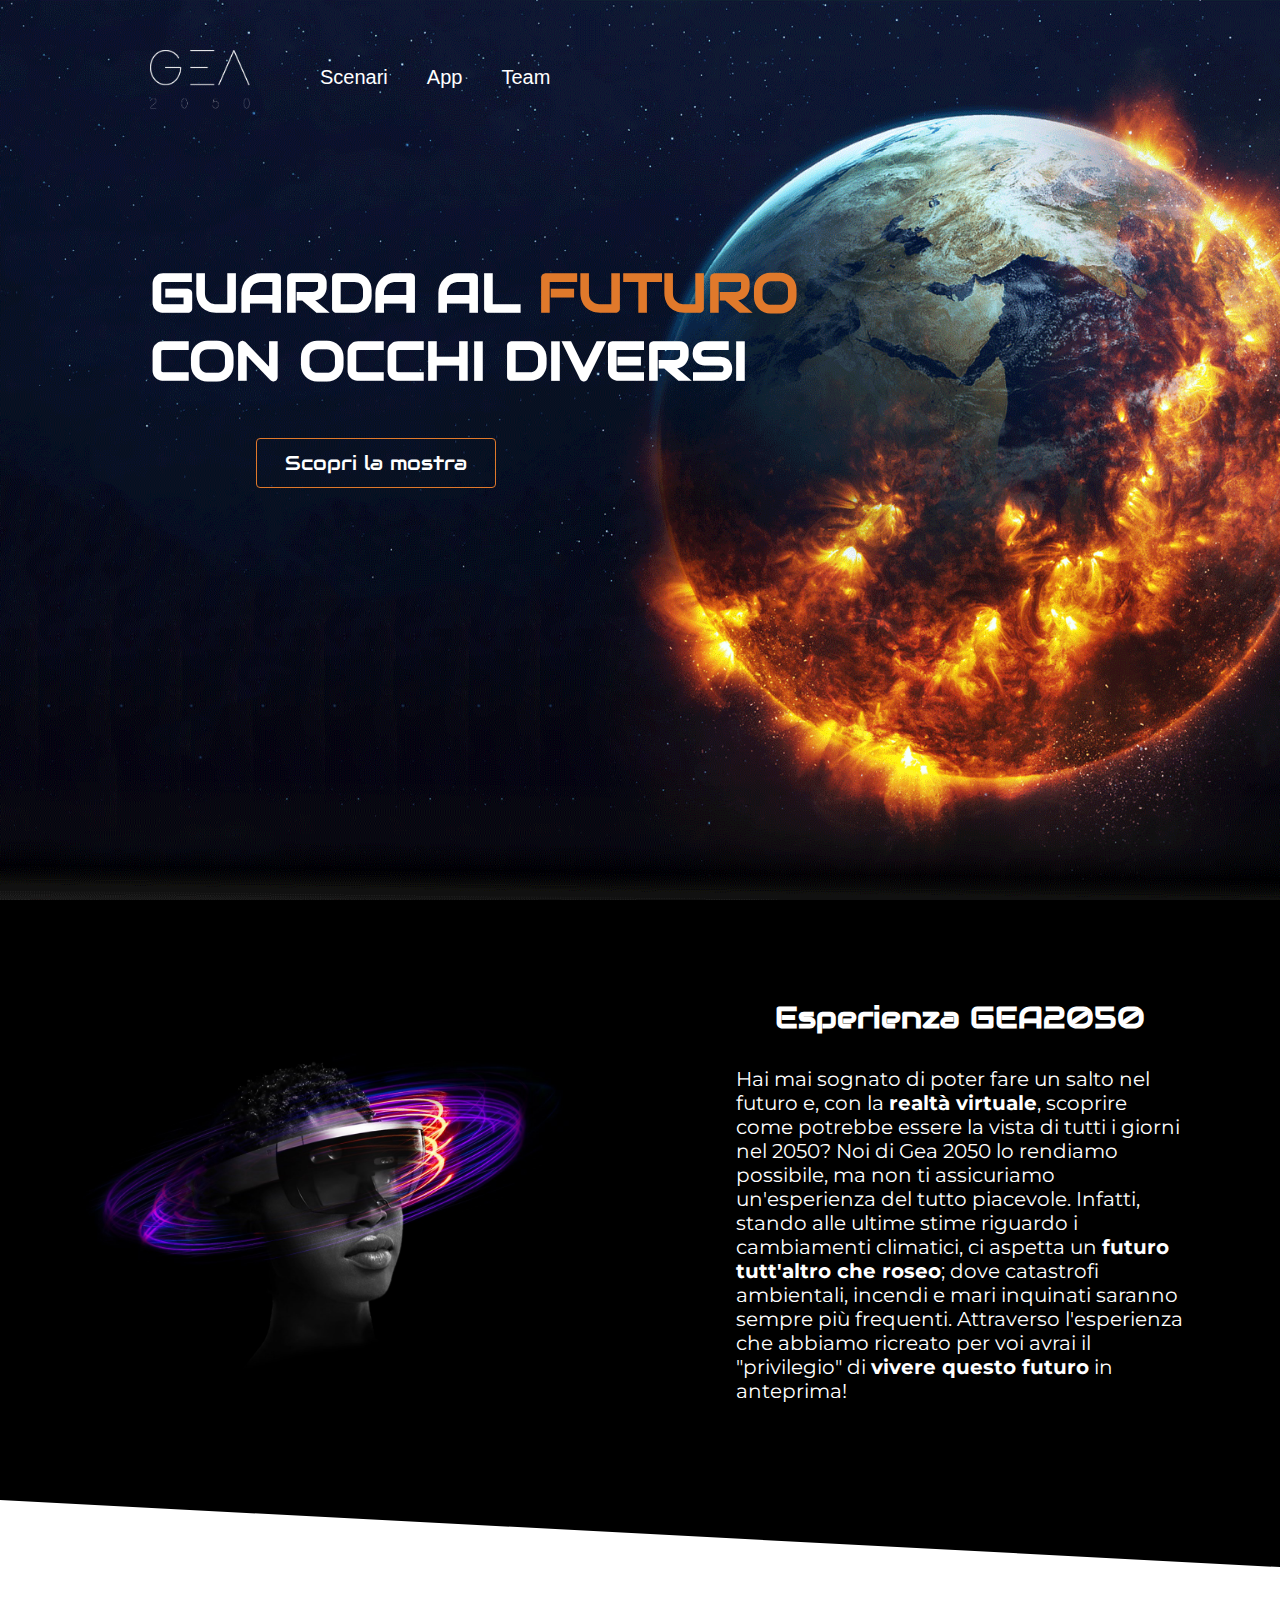
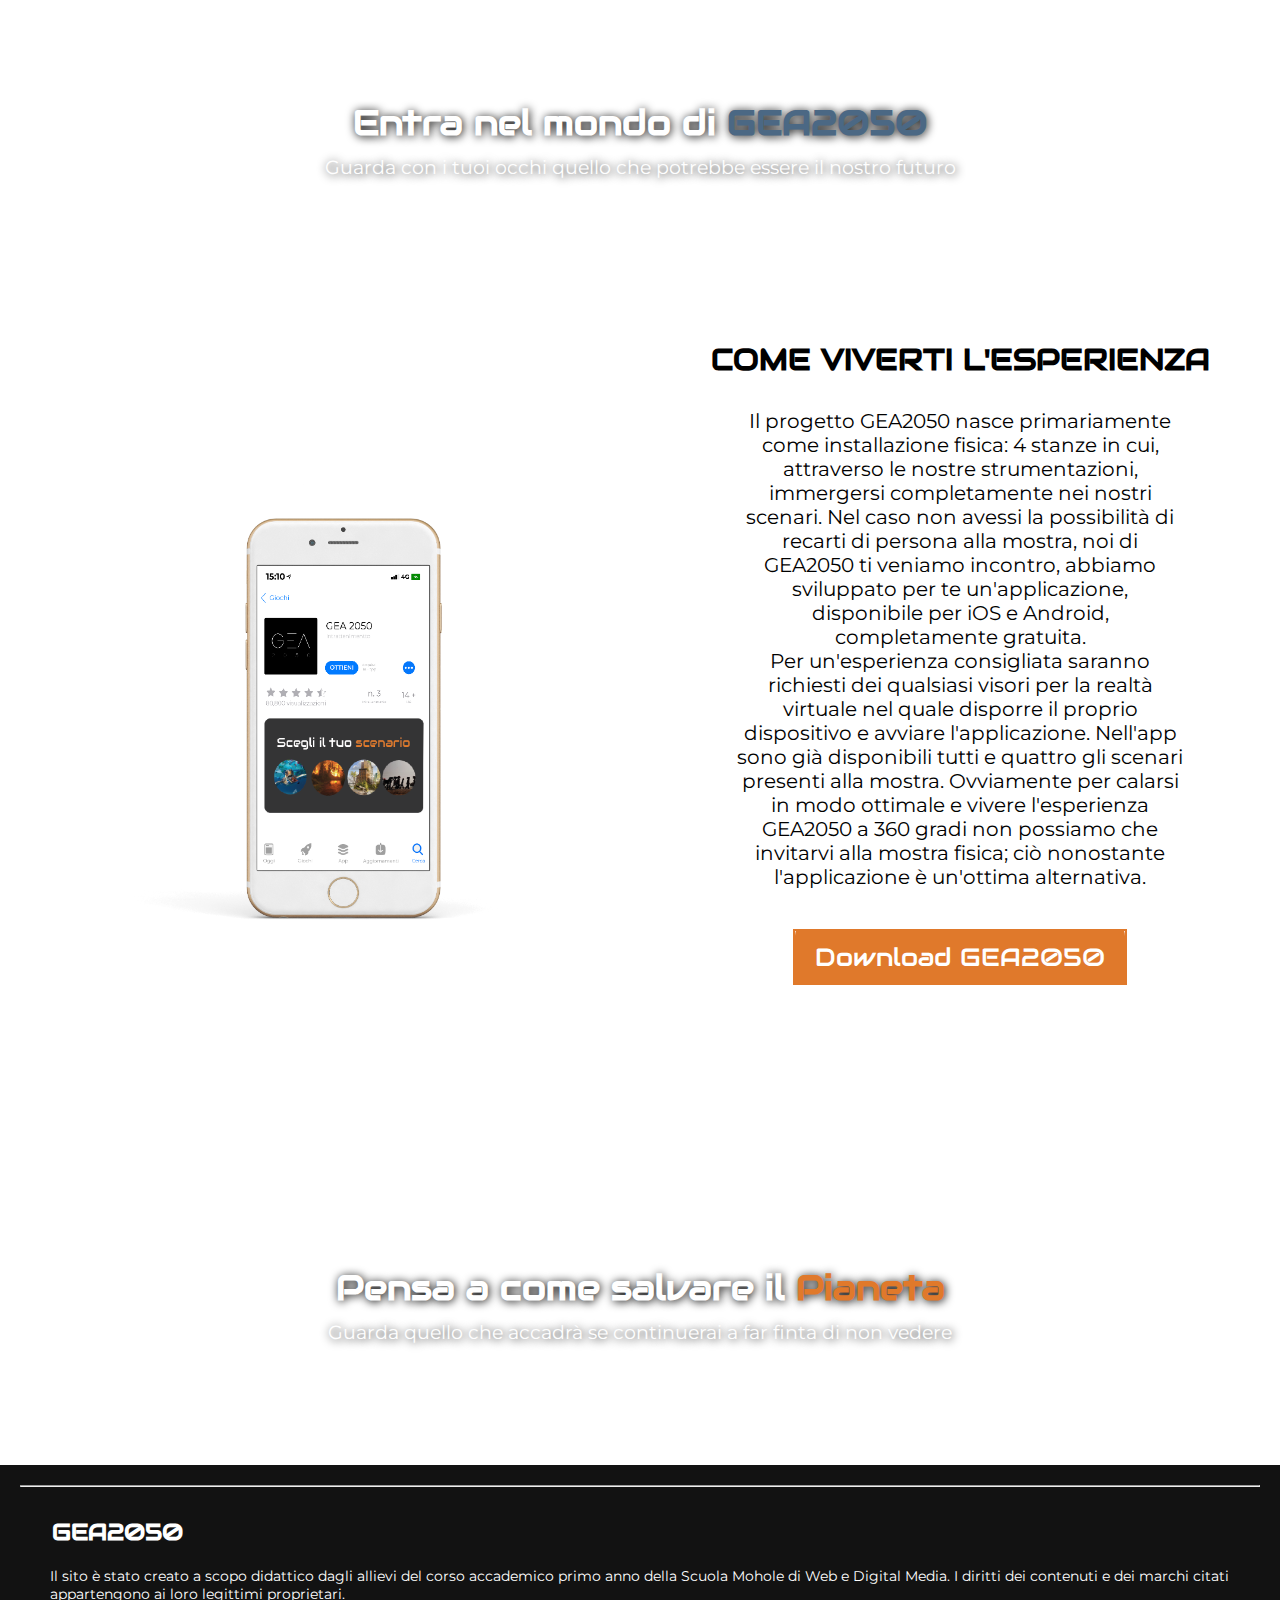
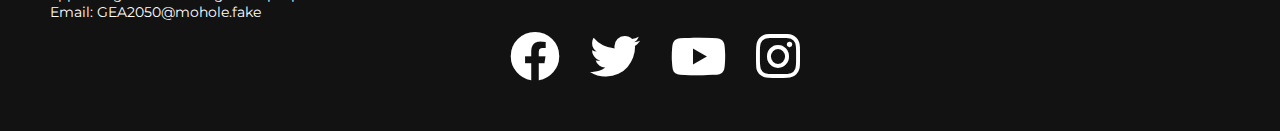
==== commit 7a5be050: "Aggiunto altri elementi 16-dicembre" ====
--- a/index.html
+++ b/index.html
@@ -7,6 +7,7 @@
     <link href="https://fonts.googleapis.com/css?family=Audiowide|Montserrat:100,300,400,600&display=swap" rel="stylesheet">
     <link rel="stylesheet" href="Fontawesome/css/all.min.css">
     <title>GEA 2050</title>
+    <link rel="icon" href="img/gea_icon.ico" type='image/x-icon'/>
     <link rel="stylesheet" href="style.css">
 </head>
 <body>
@@ -24,7 +25,7 @@
         </div> 
         <div class="testi-header">    
             <h1> GUARDA AL <span style="color:#E0792B;">FUTURO</span> <br> CON OCCHI DIVERSI</h1>
-            <button type="button">Scopri le date</button>
+            <button type="button"><a href="scenari.html"> Scopri la mostra</a></button>
         </div>
     </header>
     <main class="black">
@@ -47,7 +48,8 @@
         </article>
         <article>
             <h2>COME VIVERTI L'ESPERIENZA</h2>
-            <p>Lorem ipsum, dolor sit amet consectetur adipisicing elit. Sequi quis laborum animi, eveniet beatae soluta reiciendis accusantium tenetur pariatur placeat, quasi blanditiis repudiandae iusto nulla fuga ipsum numquam suscipit temporibus praesentium voluptate odit? Similique impedit explicabo accusamus aliquid rem aliquam voluptates modi eaque? Rem libero facere omnis blanditiis. Nisi, tempore. Lorem ipsum dolor, sit amet consectetur adipisicing elit. Necessitatibus illo assumenda numquam porro, quasi eos tempore cum accusamus. Similique, reiciendis. </p>
+            <p>Il progetto GEA2050 nasce primariamente come installazione fisica: 4 stanze in cui, attraverso le nostre strumentazioni, immergersi completamente nei nostri scenari. Nel caso non avessi la possibilità di recarti di persona alla mostra, noi di GEA2050 ti veniamo incontro, abbiamo sviluppato per te un'applicazione, disponibile per iOS e Android, completamente gratuita. <br>
+            Per un'esperienza consigliata saranno richiesti dei qualsiasi visori per la realtà virtuale nel quale disporre il proprio dispositivo e avviare l'applicazione. Nell'app sono già disponibili tutti e quattro gli scenari presenti alla mostra. Ovviamente per calarsi in modo ottimale e vivere l'esperienza GEA2050 a 360 gradi non possiamo che invitarvi alla mostra fisica; ciò nonostante l'applicazione è un'ottima alternativa.</p>
             
             <div class="div-bottone"><a href="app.html">
                 <button class="bottone">Download GEA2050</button></a>
@@ -63,11 +65,11 @@
         <hr>
         <footer>
             <div>
-                <h3>Mohole</h3>
+                <h3>GEA2050</h3>
                 <p>Il sito è stato creato a scopo didattico dagli allievi del corso accademico primo anno della Scuola Mohole di Web e Digital Media. I diritti dei contenuti e dei marchi citati appartengono ai loro legittimi proprietari.<br>
-                Email: <a href="#">GEA2050@mohole.it</a></p>
+                Email: <a href="#">GEA2050@mohole.fake</a></p>
             </div>
-            <div>
+            
                 <div class="menu_social">
                     <a href="#" title="facebook" target="_blank">
                         <span class="fab fa-facebook"></span>
@@ -82,7 +84,7 @@
                         <span class="fab fa-instagram"></span>
                     </a>
                 </div>
-            </div>
+        
         </footer>           
     </div>
 </body>
--- a/style.css
+++ b/style.css
@@ -18,6 +18,7 @@
     font-size: 20px;
     font-family: 'Montserrat', sans-serif;
 }
+
 h1,
 h2,
 h3
@@ -35,7 +36,7 @@
 }
 
 #home h1 {
-    font-size: 2.7rem;
+    font-size: 270%;
     padding-top: 80px;
 }
 
@@ -239,6 +240,10 @@
     left: 0;
     transform-origin: top left;
     transform: skewY(3deg);
+}
+
+button a {
+    color: white;
 }
 
 article p {
@@ -349,7 +354,7 @@
 
 /* colore nero al footer */
 .wide{
-    background-color: #000;
+    background-color: #121212;
     padding: 20px;
 }
 
@@ -361,25 +366,34 @@
 }
 
 footer {
-    display: flex;
-    padding: 30px 20px 60px;
-    background-color: black;
+    padding: 30px 20px;
+    background-color: #121212;
 }
 
 .menu_social {
     display: flex;
-    width: 300px;
-    justify-content: space-around;
+    width: 100%;
+    justify-content: center;
     color: #fff;
 }
+
+.menu_social a {
+    padding-left: 30px;
+    overflow: hidden;
+} 
 
 .menu_social span {
     font-size: 50px;
+}
+
+.social {
+    display: block;
 }
 
 footer h3 {
     margin-bottom: 10px;
     padding-left: 12px;
+    color: #fff;
 }
 
 footer a {
@@ -416,18 +430,22 @@
     text-shadow: 1px 1px 10px black;
     display: block;
 }
+
 .banner1{
-    background-image: url(img/banner_home.jpg);
-}
+    background-image: url(img/banner_home-min.jpg);
+}
+
 .banner2{
-    background-image: url(img/banner_home3.jpg);
-}
+    background-image: url(img/banner_home3-min.jpg);
+}
+
 #banner h2{
     padding-top: 200px;
-    font-size: 3rem;
-}
+    font-size: 2.2rem;
+}
+
 #banner p{
-    font-size: 1.5rem;
+    font-size: 1.2rem;
     padding-top: 10PX;
 }
 @media(max-width:800px){
@@ -510,6 +528,14 @@
         display: none;
     }
 }
+
+@media (max-height: 600px) {
+    header {
+        height: fit-content;
+        padding-bottom: 60px;
+    }
+}
+
 
 @media(max-width:550px){
     #home h1{
@@ -518,6 +544,10 @@
         padding-top: 0px;
         line-height: 1.6;
     }
+    .menu_social a {
+        padding-left: 8px;
+        overflow: hidden;
+    } 
 
     #scenari .black article .contenitore-interno {
         width: 88%;
@@ -688,7 +718,7 @@
     width: inherit;
 }
 
-@media(max-width:400px) {
+@media(max-width:500px) {
     .fa-chevron-down {
         display: none;
     }
@@ -750,7 +780,7 @@
     
     #scenari header p {
         width: 90%;
-        font-size: 16px;
+        font-size: 18px;
     }
 
     #scenari header p {
@@ -1035,12 +1065,28 @@
         font-size: 2rem;
     }
 
+    .logo {
+        padding: 10px 10px;
+        width: 60px;
+        height: auto;
+        display: block;
+    }
+
+    header ul {
+        padding-right: 80px;
+    }
+
+    header ul li {
+        font-size: 22px;
+        font-weight: 600;
+    }
+
     #aggio h2{
         font-size:1.5rem;
         line-height:15px;
     }
     #aggio p{
-        font-size:0.8rem;
+        font-size:1 rem;
     }
     #aggio h4{
         font-size: 2rem;
